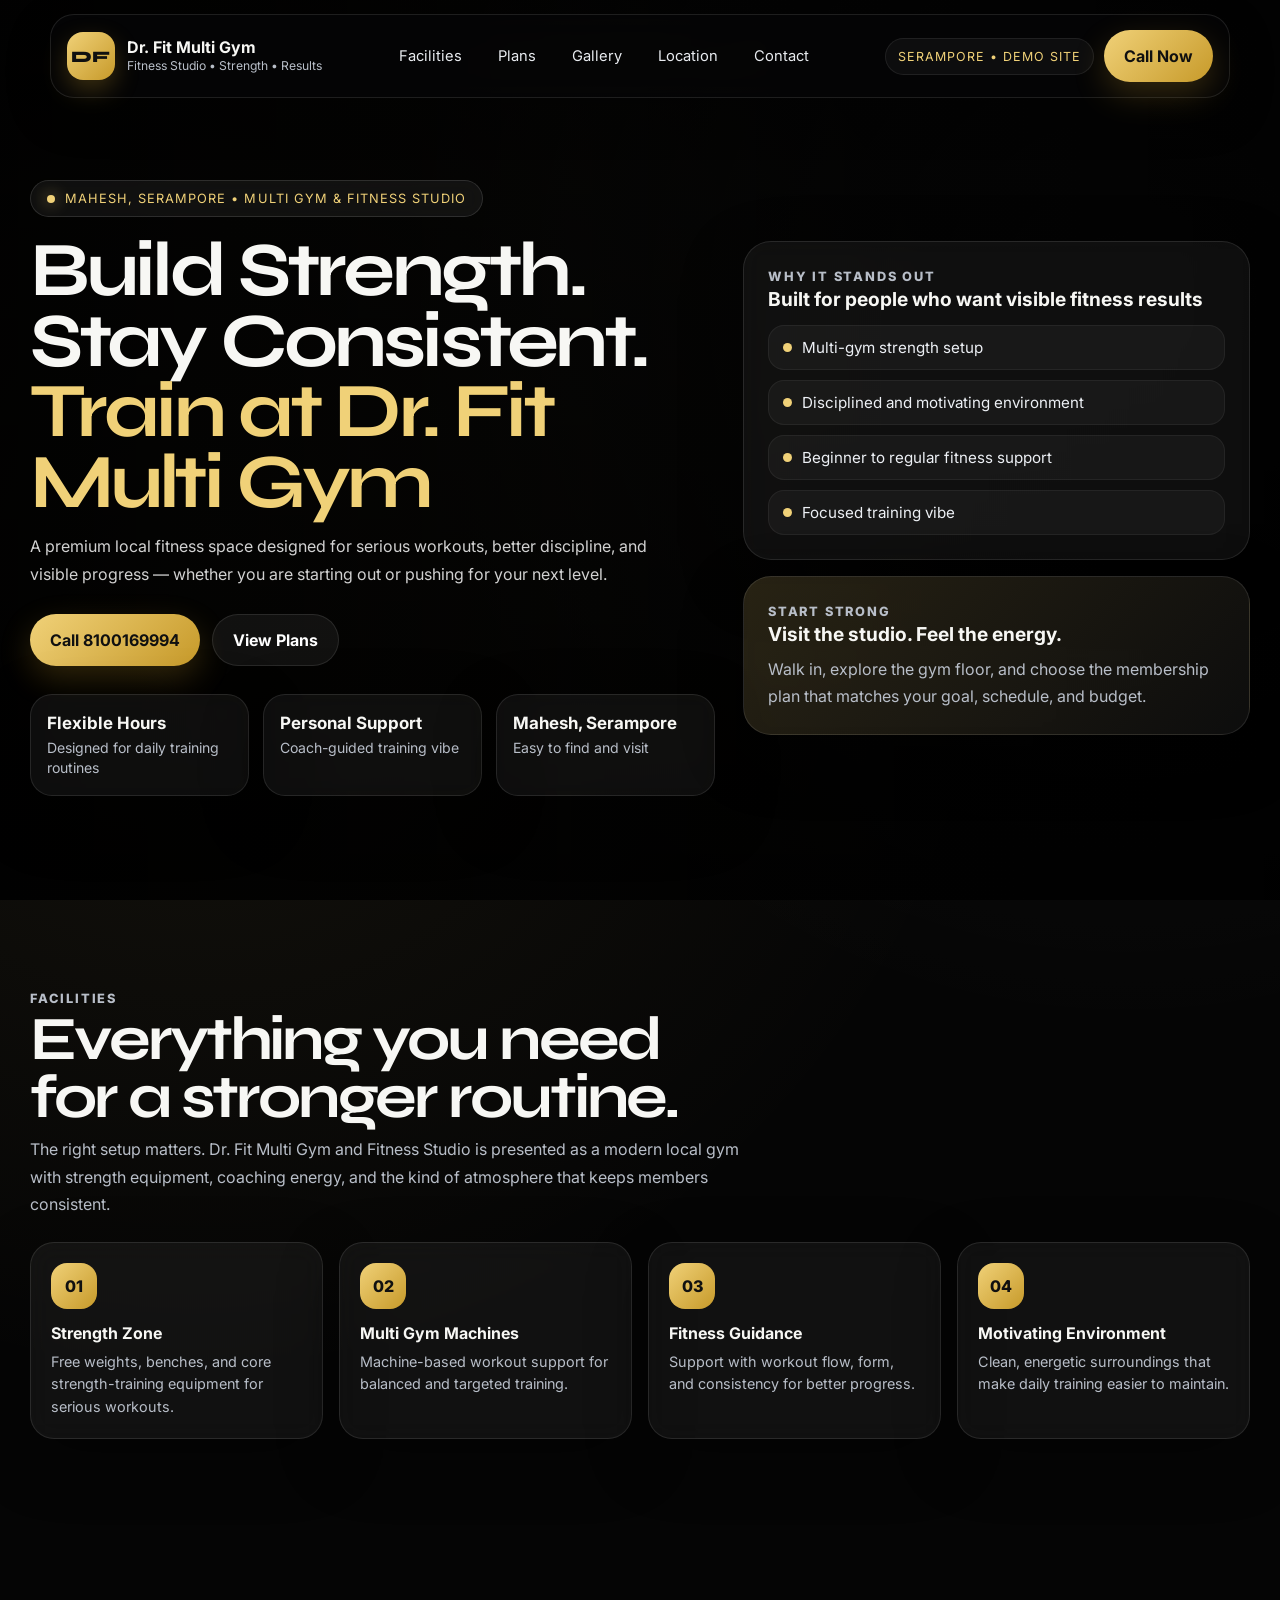
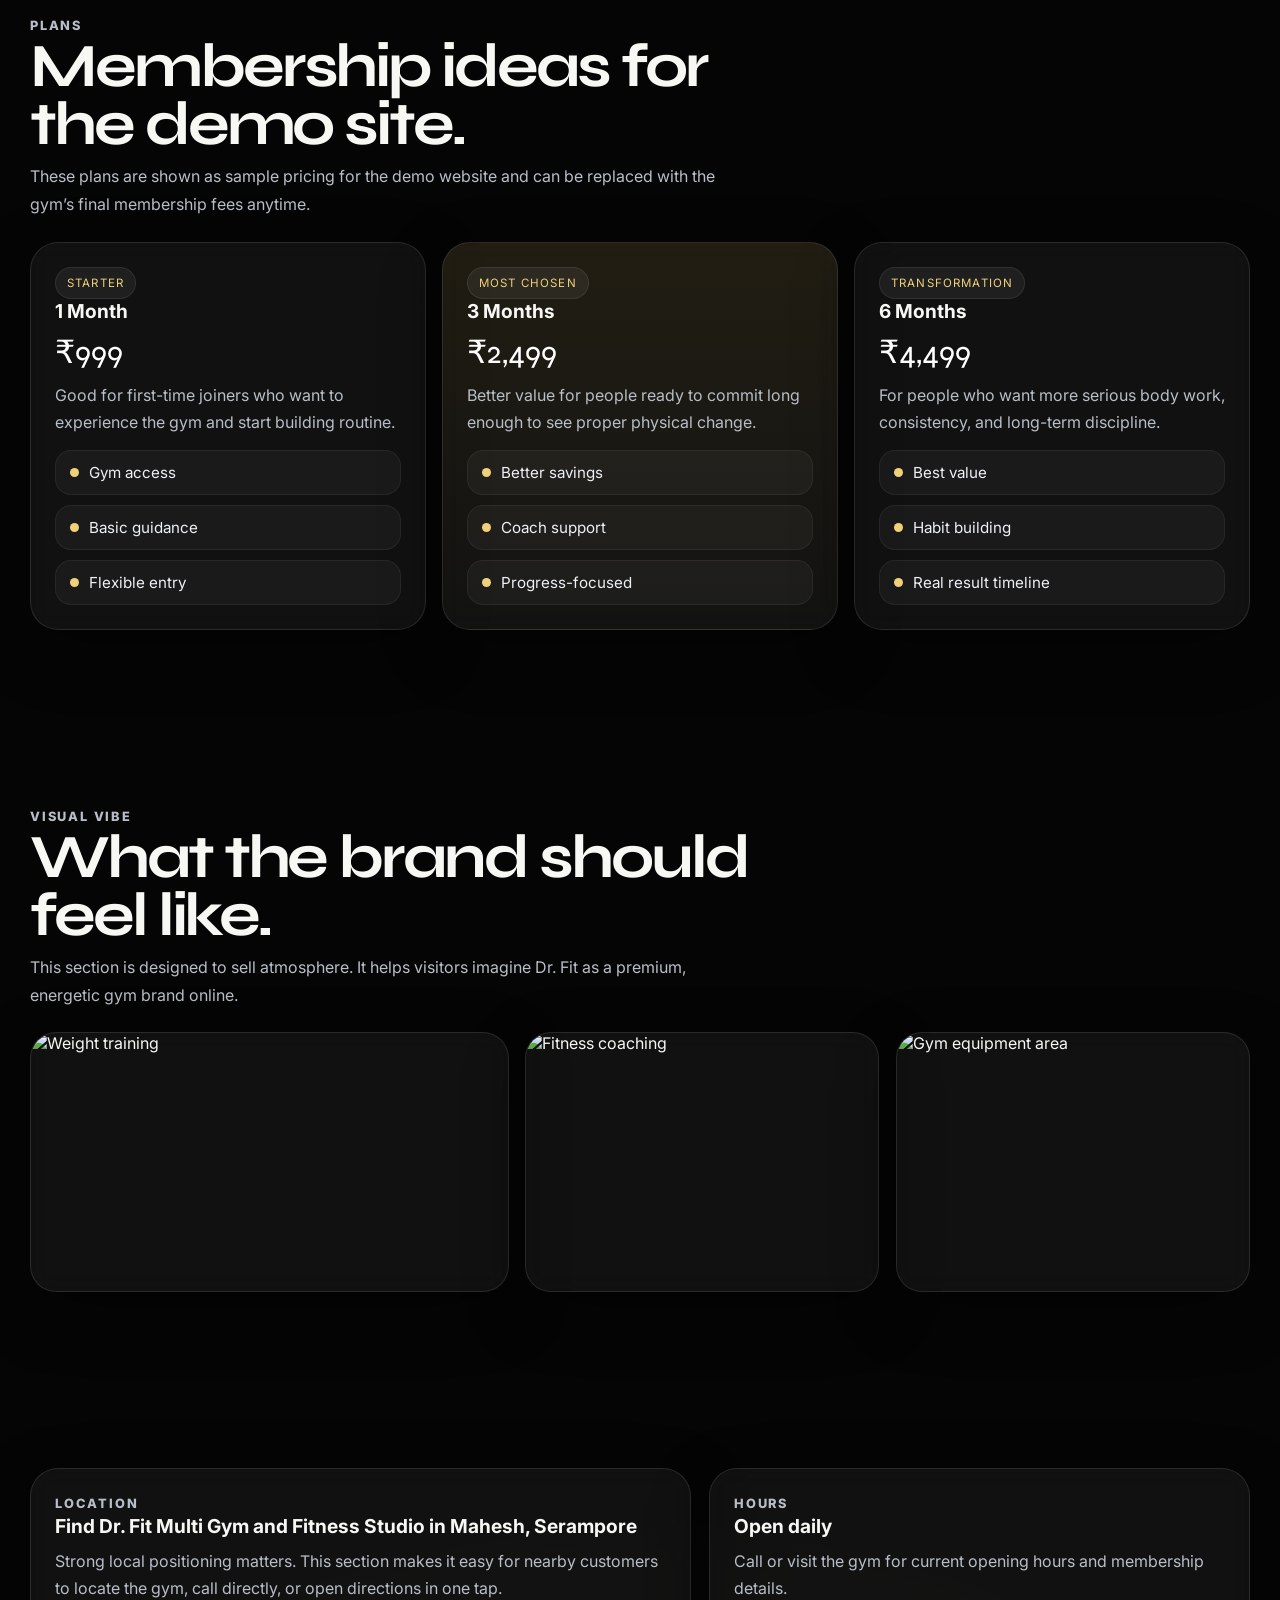
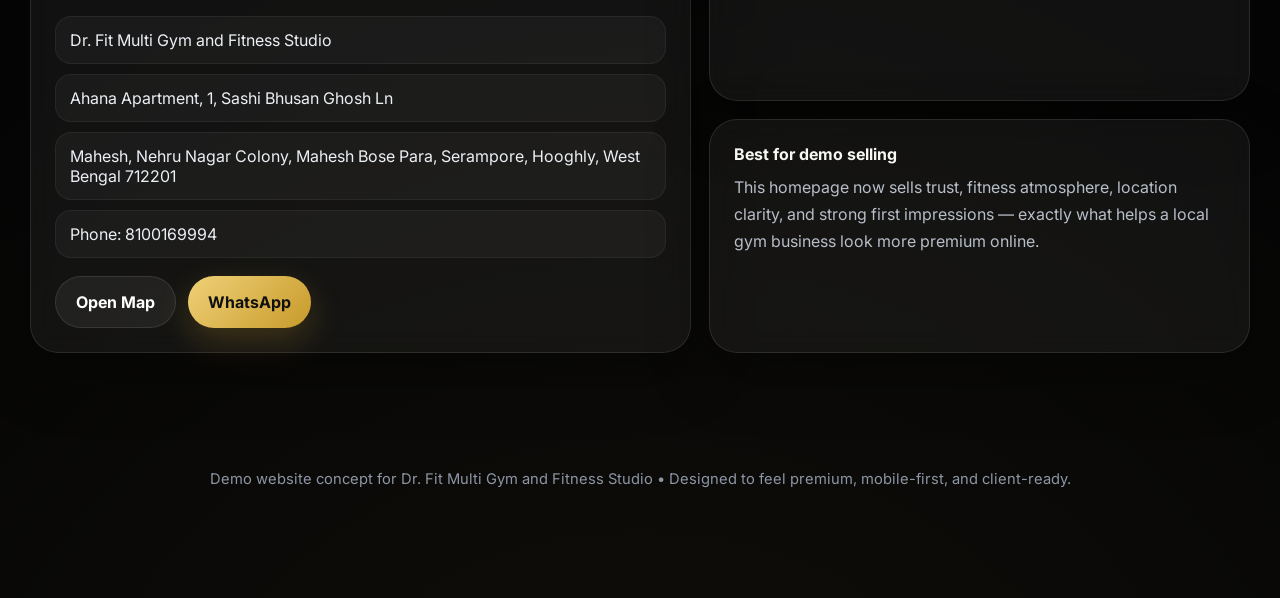
==== index.html @ de13e135 "Add files via upload" ====
<!DOCTYPE html>
<html lang="en">
<head>
  <meta charset="UTF-8" />
  <meta name="viewport" content="width=device-width, initial-scale=1.0" />
  <title>Dr. Fit Multi Gym and Fitness Studio | Serampore Fitness Club</title>
  <meta name="description" content="Dr. Fit Multi Gym and Fitness Studio in Serampore. Premium training environment, strength equipment, coaching support, flexible plans, and a focused fitness atmosphere." />
  <link rel="preconnect" href="https://fonts.googleapis.com">
  <link rel="preconnect" href="https://fonts.gstatic.com" crossorigin>
  <link href="https://fonts.googleapis.com/css2?family=Inter:wght@400;500;600;700;800&family=Syne:wght@600;700;800&display=swap" rel="stylesheet">
  <style>
    :root{
      --bg:#050505;
      --bg-soft:#0c0c0d;
      --panel:rgba(255,255,255,.06);
      --panel-2:#101113;
      --line:rgba(255,255,255,.10);
      --text:#f7f7f4;
      --muted:#b8bec8;
      --gold:#f0d178;
      --gold-deep:#c79a2a;
      --white-soft:rgba(255,255,255,.08);
      --shadow:0 20px 60px rgba(0,0,0,.35);
      --radius:28px;
      --radius-sm:20px;
      --ease:cubic-bezier(.22,1,.36,1);
      --max:1220px;
      --header-h:84px;
    }

    *{box-sizing:border-box}
    html{scroll-behavior:smooth}
    body{
      margin:0;
      color:var(--text);
      background:
        radial-gradient(circle at 15% 15%, rgba(240,209,120,.07), transparent 24%),
        radial-gradient(circle at 88% 8%, rgba(255,255,255,.05), transparent 20%),
        radial-gradient(circle at 50% 110%, rgba(240,209,120,.05), transparent 26%),
        var(--bg);
      font-family:'Inter',system-ui,-apple-system,sans-serif;
      overflow-x:hidden;
      -webkit-font-smoothing:antialiased;
      text-rendering:optimizeLegibility;
    }

    a{text-decoration:none;color:inherit}
    img{display:block;width:100%;height:auto}
    button{font:inherit}

    .container{width:min(var(--max), calc(100% - 28px));margin-inline:auto}
    .section{padding:88px 0;position:relative}
    .grid{display:grid;gap:18px}

    .topbar{
      position:fixed;
      top:14px;
      left:0;
      right:0;
      z-index:40;
      pointer-events:none;
    }

    .nav-shell{
      width:min(1180px, calc(100% - 20px));
      margin:0 auto;
      min-height:var(--header-h);
      border-radius:24px;
      background:rgba(7,7,8,.7);
      border:1px solid rgba(255,255,255,.10);
      backdrop-filter:blur(16px);
      box-shadow:0 16px 44px rgba(0,0,0,.30);
      display:flex;
      align-items:center;
      justify-content:space-between;
      gap:14px;
      padding:14px 16px;
      pointer-events:auto;
    }

    .brand{
      display:flex;
      align-items:center;
      gap:12px;
      min-width:0;
    }

    .brand-mark{
      width:48px;
      height:48px;
      border-radius:16px;
      display:grid;
      place-items:center;
      font-family:'Syne',sans-serif;
      font-weight:800;
      letter-spacing:.04em;
      color:#101010;
      background:linear-gradient(135deg,var(--gold),var(--gold-deep));
      box-shadow:0 10px 24px rgba(199,154,42,.28);
      flex:0 0 auto;
    }

    .brand-copy{min-width:0}
    .brand-copy strong{
      display:block;
      font-size:1rem;
      line-height:1.05;
      white-space:nowrap;
    }
    .brand-copy span{
      display:block;
      color:var(--muted);
      font-size:.76rem;
      margin-top:3px;
      white-space:nowrap;
    }

    .nav-links{
      display:flex;
      align-items:center;
      gap:8px;
    }

    .nav-links a{
      padding:10px 14px;
      border-radius:999px;
      color:#e8ebef;
      font-size:.92rem;
      transition:background .28s var(--ease), transform .28s var(--ease), color .28s var(--ease);
    }

    .nav-links a:hover{
      background:rgba(255,255,255,.06);
      transform:translateY(-1px);
    }

    .nav-right{
      display:flex;
      align-items:center;
      gap:10px;
    }

    .status-chip{
      padding:10px 12px;
      border-radius:999px;
      border:1px solid rgba(255,255,255,.08);
      background:rgba(255,255,255,.04);
      color:var(--gold);
      font-size:.78rem;
      letter-spacing:.08em;
      text-transform:uppercase;
      white-space:nowrap;
    }

    .btn{
      display:inline-flex;
      align-items:center;
      justify-content:center;
      min-height:52px;
      padding:0 20px;
      border-radius:999px;
      font-weight:700;
      transition:transform .3s var(--ease), box-shadow .3s var(--ease), background .3s var(--ease);
    }

    .btn:hover{transform:translateY(-2px)}

    .btn-gold{
      background:linear-gradient(135deg,var(--gold),var(--gold-deep));
      color:#101010;
      box-shadow:0 12px 32px rgba(199,154,42,.24);
    }

    .btn-dark{
      background:rgba(255,255,255,.06);
      border:1px solid rgba(255,255,255,.10);
      color:#fff;
    }

    .menu-btn{
      display:none;
      width:48px;
      height:48px;
      border-radius:16px;
      border:1px solid rgba(255,255,255,.10);
      background:rgba(255,255,255,.05);
      color:#fff;
      cursor:pointer;
      flex:0 0 auto;
    }

    .menu-panel{
      display:none;
      position:fixed;
      left:10px;
      right:10px;
      top:98px;
      z-index:39;
      background:rgba(8,8,9,.94);
      border:1px solid rgba(255,255,255,.10);
      border-radius:24px;
      padding:14px;
      box-shadow:var(--shadow);
      backdrop-filter:blur(14px);
    }

    .menu-panel a,
    .menu-panel .btn{width:100%}
    .menu-panel a{
      display:block;
      padding:14px 12px;
      border-radius:16px;
      color:#f1f3f6;
    }
    .menu-panel a:hover{background:rgba(255,255,255,.05)}
    .menu-actions{display:grid;gap:10px;margin-top:10px}
    .menu-panel.open{display:block}

    .hero{
      position:relative;
      min-height:100vh;
      padding:132px 0 56px;
      display:flex;
      align-items:center;
      overflow:hidden;
      isolation:isolate;
    }

    .hero-media,
    .hero-overlay{
      position:absolute;
      inset:0;
    }

    .hero-media img{
      width:100%;
      height:100%;
      object-fit:cover;
      filter:brightness(.34) contrast(1.05) saturate(.95);
      transform:scale(1.06);
    }

    .hero-overlay{
      background:
        linear-gradient(90deg, rgba(0,0,0,.86) 0%, rgba(0,0,0,.58) 44%, rgba(0,0,0,.84) 100%),
        linear-gradient(180deg, rgba(0,0,0,.10) 0%, rgba(0,0,0,.52) 100%);
      z-index:0;
    }

    .hero-inner{
      position:relative;
      z-index:1;
      display:grid;
      grid-template-columns:1.15fr .85fr;
      gap:28px;
      align-items:center;
    }

    .eyebrow{
      display:inline-flex;
      align-items:center;
      gap:10px;
      padding:10px 16px;
      border-radius:999px;
      border:1px solid rgba(255,255,255,.12);
      background:rgba(255,255,255,.06);
      backdrop-filter:blur(10px);
      color:var(--gold);
      font-size:.8rem;
      letter-spacing:.08em;
      text-transform:uppercase;
      margin-bottom:18px;
    }

    .eyebrow::before{
      content:"";
      width:8px;
      height:8px;
      border-radius:50%;
      background:var(--gold);
      box-shadow:0 0 16px rgba(240,209,120,.7);
    }

    .hero h1{
      margin:0 0 16px;
      font-family:'Syne',sans-serif;
      font-size:clamp(2.7rem, 6vw, 5.8rem);
      line-height:.92;
      letter-spacing:-.05em;
      max-width:760px;
    }

    .hero h1 span{color:var(--gold)}

    .hero-copy{
      max-width:620px;
      color:rgba(255,255,255,.82);
      line-height:1.72;
      font-size:1rem;
      margin-bottom:26px;
    }

    .hero-actions{display:flex;flex-wrap:wrap;gap:12px;margin-bottom:28px}

    .hero-stats{
      display:grid;
      grid-template-columns:repeat(3, minmax(0,1fr));
      gap:14px;
      max-width:760px;
    }

    .stat,
    .card,
    .plan,
    .mini-gallery img,
    .feature,
    .location-box,
    .contact-card,
    .quote{
      border:1px solid rgba(255,255,255,.10);
      background:rgba(255,255,255,.05);
      backdrop-filter:blur(12px);
      box-shadow:var(--shadow);
    }

    .stat{
      border-radius:22px;
      padding:18px 16px;
    }
    .stat strong{display:block;font-size:1.06rem;margin-bottom:5px}
    .stat span{display:block;color:var(--muted);font-size:.88rem;line-height:1.4}

    .hero-side{display:grid;gap:16px}

    .card{
      border-radius:28px;
      padding:24px;
    }

    .card h3,
    .plan h3,
    .location-box h3,
    .contact-card h3{
      margin:0 0 10px;
      font-size:1.2rem;
    }

    .list{display:grid;gap:10px;margin-top:14px}
    .list div{
      display:flex;
      align-items:center;
      gap:10px;
      padding:12px 14px;
      border-radius:16px;
      background:rgba(255,255,255,.04);
      border:1px solid rgba(255,255,255,.06);
      color:#edf0f5;
      font-size:.95rem;
    }

    .dot{
      width:9px;
      height:9px;
      border-radius:50%;
      background:var(--gold);
      flex:0 0 auto;
    }

    .offer-card{
      background:linear-gradient(135deg, rgba(240,209,120,.16), rgba(255,255,255,.05));
    }

    .offer-card p,
    .card p,
    .plan p,
    .location-box p,
    .contact-card p,
    .quote p{color:var(--muted);line-height:1.68;margin:0}

    .kicker{
      color:var(--gold);
      font-size:.8rem;
      letter-spacing:.14em;
      text-transform:uppercase;
      margin:0 0 10px;
      font-weight:800;
    }

    .section-head{max-width:720px;margin-bottom:24px}
    .section-head h2{
      margin:0 0 10px;
      font-family:'Syne',sans-serif;
      font-size:clamp(2rem, 4.8vw, 3.9rem);
      line-height:.95;
      letter-spacing:-.05em;
    }
    .section-head p{margin:0;color:var(--muted);line-height:1.7}

    .facilities{
      display:grid;
      grid-template-columns:repeat(4, minmax(0,1fr));
      gap:16px;
    }

    .feature{
      border-radius:24px;
      padding:20px;
    }
    .feature-icon{
      width:46px;
      height:46px;
      border-radius:16px;
      display:grid;
      place-items:center;
      background:linear-gradient(135deg,var(--gold),var(--gold-deep));
      color:#101010;
      font-weight:800;
      margin-bottom:14px;
    }
    .feature strong{display:block;font-size:1rem;margin-bottom:8px}
    .feature span{display:block;color:var(--muted);font-size:.9rem;line-height:1.55}

    .plans{
      display:grid;
      grid-template-columns:repeat(3, minmax(0,1fr));
      gap:16px;
    }

    .plan{
      border-radius:28px;
      padding:24px;
      position:relative;
      overflow:hidden;
    }
    .plan.highlight{
      background:linear-gradient(180deg, rgba(240,209,120,.12), rgba(255,255,255,.06));
      transform:translateY(-4px);
    }
    .plan-price{
      font-family:'Syne',sans-serif;
      font-size:2rem;
      margin:10px 0 10px;
      color:#fff;
    }
    .plan small{
      display:inline-block;
      padding:8px 11px;
      border-radius:999px;
      background:rgba(255,255,255,.06);
      border:1px solid rgba(255,255,255,.08);
      color:var(--gold);
      text-transform:uppercase;
      letter-spacing:.1em;
      font-size:.72rem;
    }

    .mini-gallery{
      display:grid;
      grid-template-columns:1.15fr .85fr .85fr;
      gap:16px;
    }
    .mini-gallery img{
      border-radius:26px;
      height:100%;
      object-fit:cover;
      min-height:260px;
    }

    .location-grid{
      display:grid;
      grid-template-columns:1.1fr .9fr;
      gap:18px;
      align-items:stretch;
    }

    .location-box,
    .contact-card,
    .quote{border-radius:28px;padding:24px}

    .address-lines{display:grid;gap:10px;margin-top:14px}
    .address-lines div{
      padding:13px 14px;
      border-radius:16px;
      background:rgba(255,255,255,.04);
      border:1px solid rgba(255,255,255,.06);
      color:#ecf0f5;
    }

    .contact-stack{display:grid;gap:18px}
    .quote strong{display:block;margin-bottom:10px;font-size:1rem}

    .footer{
      padding:28px 0 110px;
      color:#8d96a5;
      text-align:center;
      font-size:.92rem;
    }

    .sticky-cta{
      position:fixed;
      left:12px;
      right:12px;
      bottom:12px;
      z-index:42;
      display:none;
      gap:10px;
      padding:10px;
      border-radius:22px;
      background:rgba(7,7,8,.88);
      border:1px solid rgba(255,255,255,.10);
      box-shadow:0 16px 38px rgba(0,0,0,.32);
      backdrop-filter:blur(14px);
    }
    .sticky-cta a{flex:1}

    .reveal{
      opacity:0;
      transform:translateY(26px);
      transition:opacity .85s var(--ease), transform .85s var(--ease);
      will-change:transform,opacity;
    }
    .reveal.show{
      opacity:1;
      transform:translateY(0);
    }

    @media (max-width: 1100px){
      .hero-inner,
      .location-grid,
      .mini-gallery{grid-template-columns:1fr}
      .facilities{grid-template-columns:repeat(2, minmax(0,1fr))}
      .plans{grid-template-columns:1fr}
      .plan.highlight{transform:none}
    }

    @media (max-width: 920px){
      .nav-links,
      .status-chip,
      .nav-right > .btn{display:none}
      .menu-btn{display:grid;place-items:center}
      .hero{min-height:auto;padding:118px 0 42px}
      .hero-stats{grid-template-columns:1fr}
      .section{padding:72px 0}
      .sticky-cta{display:flex}
    }

    @media (max-width: 640px){
      .container{width:min(var(--max), calc(100% - 22px))}
      .nav-shell{padding:12px 12px;min-height:74px;border-radius:20px}
      .brand-mark{width:42px;height:42px;border-radius:14px;font-size:.95rem}
      .brand-copy strong{font-size:.94rem}
      .brand-copy span{font-size:.69rem}
      .hero h1{font-size:clamp(2.2rem, 11vw, 3.8rem);line-height:.98}
      .hero-copy{font-size:.94rem;line-height:1.62}
      .hero-actions{display:grid;grid-template-columns:1fr;gap:10px}
      .btn{width:100%}
      .stat,.card,.plan,.location-box,.contact-card,.quote,.feature{border-radius:22px}
      .facilities{grid-template-columns:1fr}
      .mini-gallery img{min-height:220px}
      .footer{padding-bottom:124px}
    }
  </style>
</head>
<body>
  <header class="topbar">
    <div class="nav-shell">
      <a href="#home" class="brand" aria-label="Dr. Fit Multi Gym and Fitness Studio home">
        <div class="brand-mark">DF</div>
        <div class="brand-copy">
          <strong>Dr. Fit Multi Gym</strong>
          <span>Fitness Studio • Strength • Results</span>
        </div>
      </a>

      <nav class="nav-links" aria-label="Primary">
        <a href="#facilities">Facilities</a>
        <a href="#plans">Plans</a>
        <a href="#gallery">Gallery</a>
        <a href="#location">Location</a>
        <a href="#location">Contact</a>
      </nav>

      <div class="nav-right">
        <div class="status-chip">Serampore • Demo Site</div>
        <a class="btn btn-gold" href="tel:8100169994">Call Now</a>
        <button class="menu-btn" aria-label="Open menu" id="menuBtn">☰</button>
      </div>
    </div>
  </header>

  <div class="menu-panel" id="menuPanel">
    <a href="#facilities">Facilities</a>
    <a href="#plans">Plans</a>
    <a href="#gallery">Gallery</a>
    <a href="#location">Location</a>
    <a href="#location">Contact</a>
    <div class="menu-actions">
      <a class="btn btn-gold" href="tel:8100169994">Call Now</a>
      <a class="btn btn-dark" href="https://wa.me/918100169994" target="_blank" rel="noopener">WhatsApp</a>
    </div>
  </div>

  <main>
    <section class="hero" id="home">
      <div class="hero-media">
        <img src="https://images.pexels.com/photos/1552242/pexels-photo-1552242.jpeg?auto=compress&cs=tinysrgb&w=1600" alt="Gym workout at Dr. Fit Multi Gym and Fitness Studio">
      </div>
      <div class="hero-overlay"></div>

      <div class="container hero-inner">
        <div>
          <div class="eyebrow reveal">Mahesh, Serampore • Multi Gym & Fitness Studio</div>
          <h1 class="reveal">Build Strength. <br>Stay Consistent. <br><span>Train at Dr. Fit Multi Gym</span></h1>
          <p class="hero-copy reveal">A premium local fitness space designed for serious workouts, better discipline, and visible progress — whether you are starting out or pushing for your next level.</p>
          <div class="hero-actions reveal">
            <a href="tel:8100169994" class="btn btn-gold">Call 8100169994</a>
            <a href="#plans" class="btn btn-dark">View Plans</a>
          </div>
          <div class="hero-stats">
            <div class="stat reveal"><strong>Flexible Hours</strong><span>Designed for daily training routines</span></div>
            <div class="stat reveal"><strong>Personal Support</strong><span>Coach-guided training vibe</span></div>
            <div class="stat reveal"><strong>Mahesh, Serampore</strong><span>Easy to find and visit</span></div>
          </div>
        </div>

        <div class="hero-side">
          <div class="card reveal">
            <p class="kicker">Why it stands out</p>
            <h3>Built for people who want visible fitness results</h3>
            <div class="list">
              <div><span class="dot"></span> Multi-gym strength setup</div>
              <div><span class="dot"></span> Disciplined and motivating environment</div>
              <div><span class="dot"></span> Beginner to regular fitness support</div>
              <div><span class="dot"></span> Focused training vibe</div>
            </div>
          </div>

          <div class="card offer-card reveal">
            <p class="kicker">Start strong</p>
            <h3>Visit the studio. Feel the energy.</h3>
            <p>Walk in, explore the gym floor, and choose the membership plan that matches your goal, schedule, and budget.</p>
          </div>
        </div>
      </div>
    </section>

    <section class="section" id="facilities">
      <div class="container">
        <div class="section-head reveal">
          <p class="kicker">Facilities</p>
          <h2>Everything you need for a stronger routine.</h2>
          <p>The right setup matters. Dr. Fit Multi Gym and Fitness Studio is presented as a modern local gym with strength equipment, coaching energy, and the kind of atmosphere that keeps members consistent.</p>
        </div>

        <div class="facilities">
          <div class="feature reveal"><div class="feature-icon">01</div><strong>Strength Zone</strong><span>Free weights, benches, and core strength-training equipment for serious workouts.</span></div>
          <div class="feature reveal"><div class="feature-icon">02</div><strong>Multi Gym Machines</strong><span>Machine-based workout support for balanced and targeted training.</span></div>
          <div class="feature reveal"><div class="feature-icon">03</div><strong>Fitness Guidance</strong><span>Support with workout flow, form, and consistency for better progress.</span></div>
          <div class="feature reveal"><div class="feature-icon">04</div><strong>Motivating Environment</strong><span>Clean, energetic surroundings that make daily training easier to maintain.</span></div>
        </div>
      </div>
    </section>

    <section class="section" id="plans">
      <div class="container">
        <div class="section-head reveal">
          <p class="kicker">Plans</p>
          <h2>Membership ideas for the demo site.</h2>
          <p>These plans are shown as sample pricing for the demo website and can be replaced with the gym’s final membership fees anytime.</p>
        </div>

        <div class="plans">
          <div class="plan reveal">
            <small>Starter</small>
            <h3>1 Month</h3>
            <div class="plan-price">₹999</div>
            <p>Good for first-time joiners who want to experience the gym and start building routine.</p>
            <div class="list">
              <div><span class="dot"></span> Gym access</div>
              <div><span class="dot"></span> Basic guidance</div>
              <div><span class="dot"></span> Flexible entry</div>
            </div>
          </div>

          <div class="plan highlight reveal">
            <small>Most Chosen</small>
            <h3>3 Months</h3>
            <div class="plan-price">₹2,499</div>
            <p>Better value for people ready to commit long enough to see proper physical change.</p>
            <div class="list">
              <div><span class="dot"></span> Better savings</div>
              <div><span class="dot"></span> Coach support</div>
              <div><span class="dot"></span> Progress-focused</div>
            </div>
          </div>

          <div class="plan reveal">
            <small>Transformation</small>
            <h3>6 Months</h3>
            <div class="plan-price">₹4,499</div>
            <p>For people who want more serious body work, consistency, and long-term discipline.</p>
            <div class="list">
              <div><span class="dot"></span> Best value</div>
              <div><span class="dot"></span> Habit building</div>
              <div><span class="dot"></span> Real result timeline</div>
            </div>
          </div>
        </div>
      </div>
    </section>

    <section class="section" id="gallery">
      <div class="container">
        <div class="section-head reveal">
          <p class="kicker">Visual vibe</p>
          <h2>What the brand should feel like.</h2>
          <p>This section is designed to sell atmosphere. It helps visitors imagine Dr. Fit as a premium, energetic gym brand online.</p>
        </div>

        <div class="mini-gallery">
          <img class="reveal" src="https://images.pexels.com/photos/4164761/pexels-photo-4164761.jpeg?auto=compress&cs=tinysrgb&w=1200" alt="Weight training">
          <img class="reveal" src="https://images.pexels.com/photos/5327534/pexels-photo-5327534.jpeg?auto=compress&cs=tinysrgb&w=900" alt="Fitness coaching">
          <img class="reveal" src="https://images.pexels.com/photos/6455772/pexels-photo-6455772.jpeg?auto=compress&cs=tinysrgb&w=900" alt="Gym equipment area">
        </div>
      </div>
    </section>

    <section class="section" id="location">
      <div class="container location-grid">
        <div class="location-box reveal">
          <p class="kicker">Location</p>
          <h3>Find Dr. Fit Multi Gym and Fitness Studio in Mahesh, Serampore</h3>
          <p>Strong local positioning matters. This section makes it easy for nearby customers to locate the gym, call directly, or open directions in one tap.</p>
          <div class="address-lines">
            <div>Dr. Fit Multi Gym and Fitness Studio</div>
            <div>Ahana Apartment, 1, Sashi Bhusan Ghosh Ln</div>
            <div>Mahesh, Nehru Nagar Colony, Mahesh Bose Para, Serampore, Hooghly, West Bengal 712201</div>
            <div>Phone: 8100169994</div>
          </div>
          <div class="hero-actions" style="margin-top:18px;margin-bottom:0;">
            <a href="https://maps.google.com/?q=Dr.%20Fit%20Multi%20Gym%20and%20Fitness%20Studio%2C%20Ahana%20Apartment%2C%201%2C%20Sashi%20Bhusan%20Ghosh%20Ln%2C%20Mahesh%2C%20Nehru%20Nagar%20Colony%2C%20Mahesh%20Bose%20Para%2C%20Serampore%2C%20Hooghly%2C%20West%20Bengal%20712201" target="_blank" rel="noopener" class="btn btn-dark">Open Map</a>
            <a href="https://wa.me/918100169994" target="_blank" rel="noopener" class="btn btn-gold">WhatsApp</a>
          </div>
        </div>

        <div class="contact-stack">
          <div class="contact-card reveal">
            <p class="kicker">Hours</p>
            <h3>Open daily</h3>
            <p>Call or visit the gym for current opening hours and membership details.</p>
          </div>
          <div class="quote reveal">
            <strong>Best for demo selling</strong>
            <p>This homepage now sells trust, fitness atmosphere, location clarity, and strong first impressions — exactly what helps a local gym business look more premium online.</p>
          </div>
        </div>
      </div>
    </section>
  </main>

  <footer class="footer">
    <div class="container">Demo website concept for Dr. Fit Multi Gym and Fitness Studio • Designed to feel premium, mobile-first, and client-ready.</div>
  </footer>

  <div class="sticky-cta">
    <a class="btn btn-gold" href="tel:8100169994">Call</a>
    <a class="btn btn-dark" href="https://wa.me/918100169994" target="_blank" rel="noopener">WhatsApp</a>
  </div>

  <script>
    const menuBtn = document.getElementById('menuBtn');
    const menuPanel = document.getElementById('menuPanel');

    if (menuBtn && menuPanel) {
      menuBtn.addEventListener('click', () => {
        menuPanel.classList.toggle('open');
      });

      menuPanel.querySelectorAll('a').forEach(link => {
        link.addEventListener('click', () => menuPanel.classList.remove('open'));
      });
    }

    const observer = new IntersectionObserver((entries) => {
      entries.forEach(entry => {
        if (entry.isIntersecting) {
          entry.target.classList.add('show');
          observer.unobserve(entry.target);
        }
      });
    }, { threshold: 0.16 });

    document.querySelectorAll('.reveal').forEach((el, i) => {
      el.style.transitionDelay = `${Math.min(i * 0.05, 0.35)}s`;
      observer.observe(el);
    });
  </script>
</body>
</html>
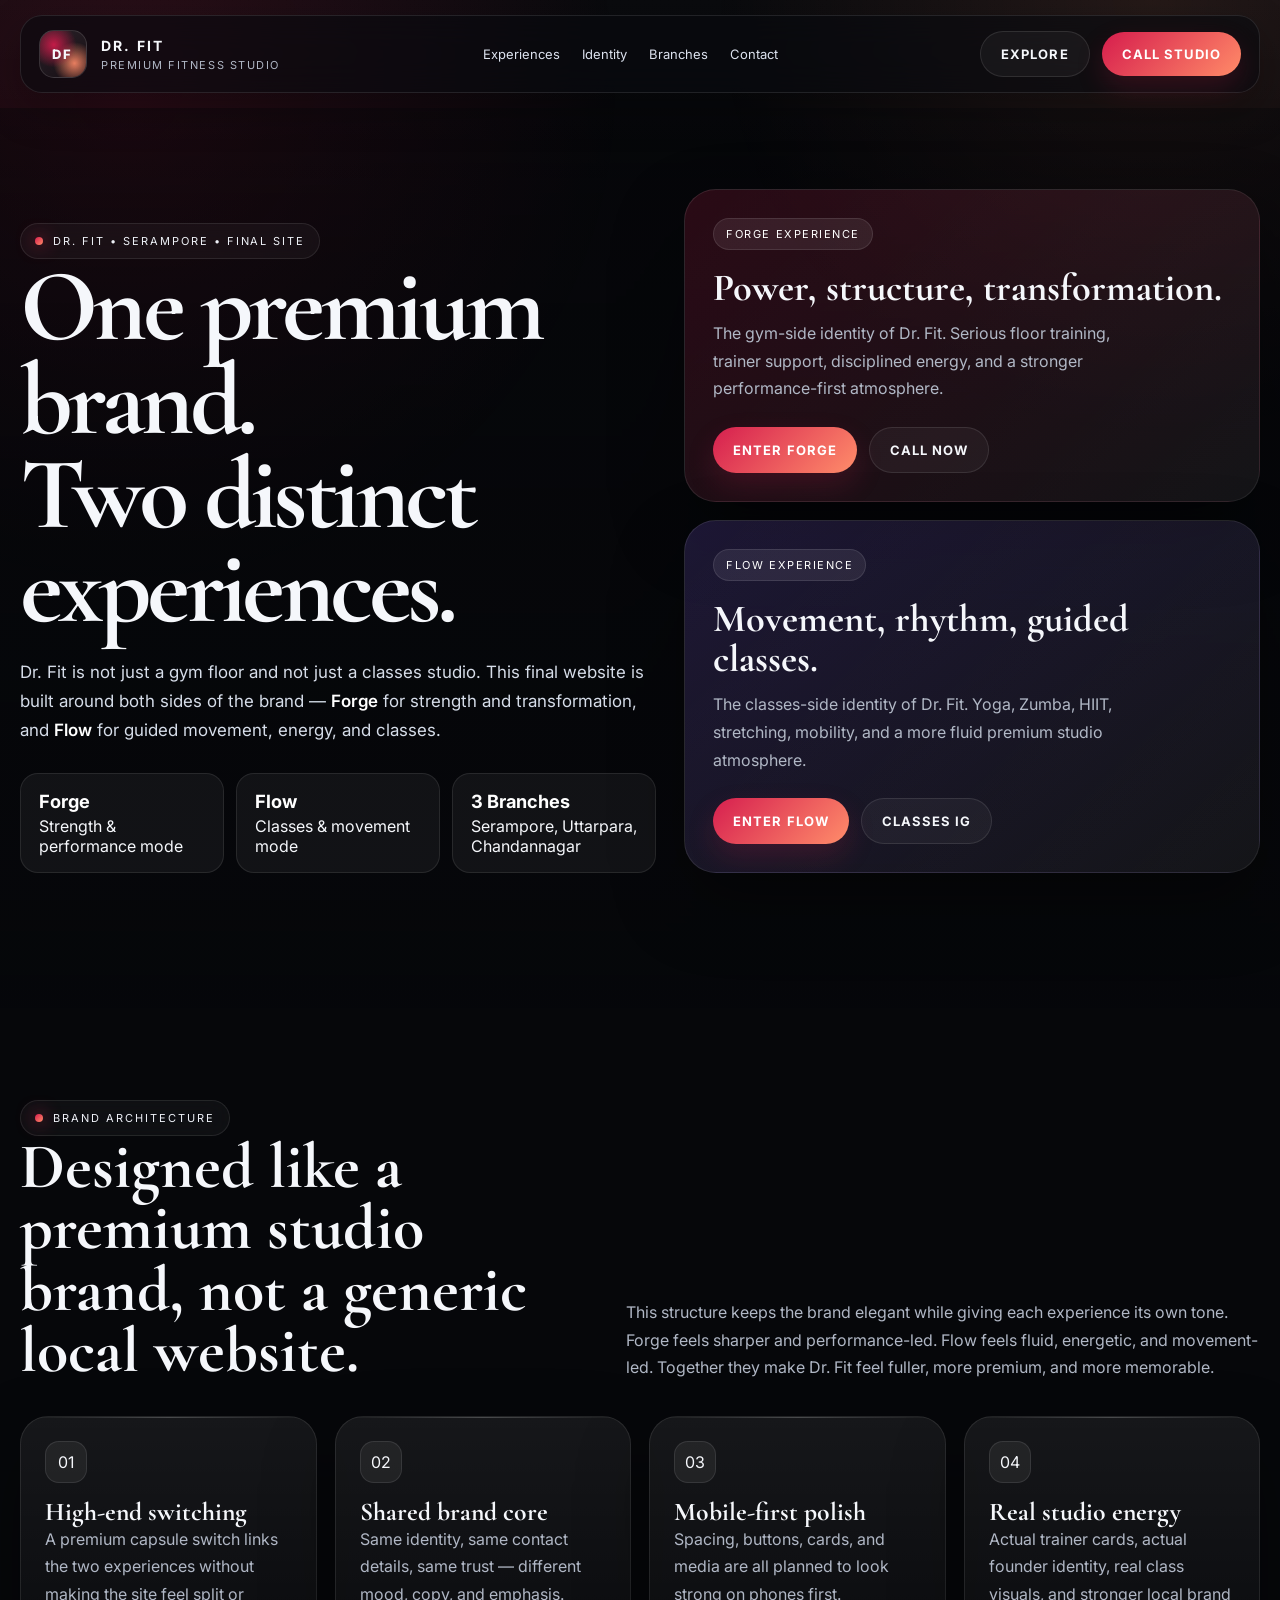
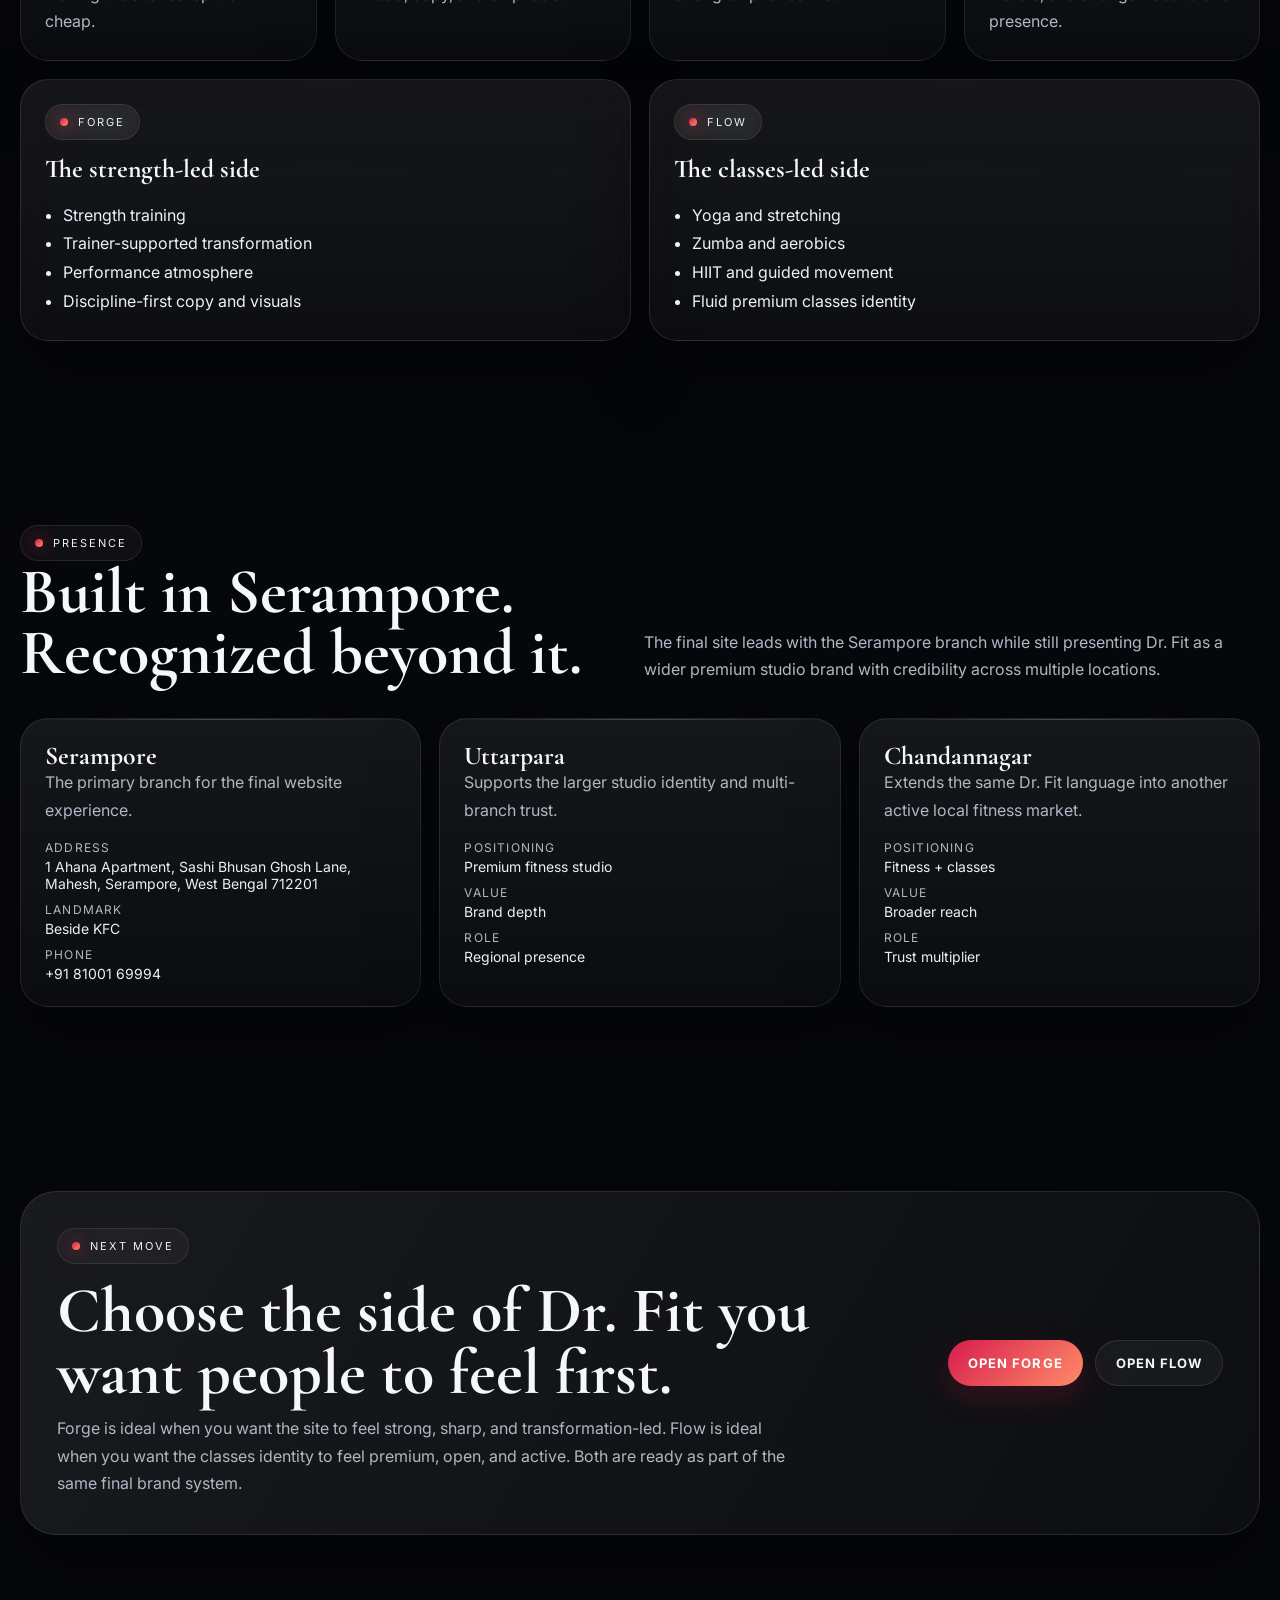
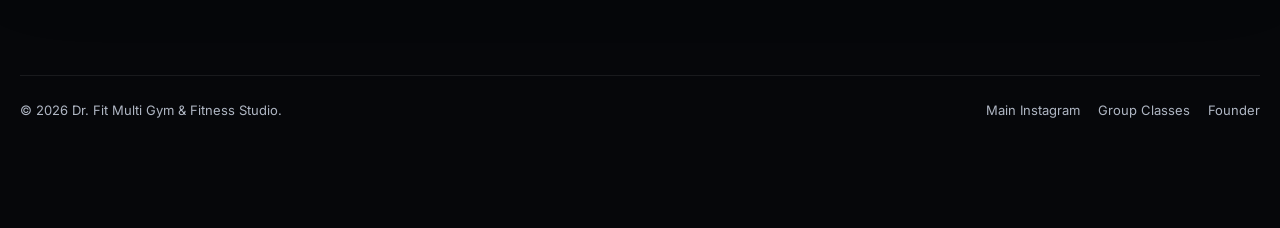
==== commit 4642514b: "Add files via upload" ====
--- a/index.html
+++ b/index.html
@@ -1,799 +1,208 @@
 <!DOCTYPE html>
 <html lang="en">
 <head>
+
   <meta charset="UTF-8" />
   <meta name="viewport" content="width=device-width, initial-scale=1.0" />
-  <title>Dr. Fit Multi Gym and Fitness Studio | Serampore Fitness Club</title>
-  <meta name="description" content="Dr. Fit Multi Gym and Fitness Studio in Serampore. Premium training environment, strength equipment, coaching support, flexible plans, and a focused fitness atmosphere." />
+  <meta name="theme-color" content="#06070a" />
   <link rel="preconnect" href="https://fonts.googleapis.com">
   <link rel="preconnect" href="https://fonts.gstatic.com" crossorigin>
-  <link href="https://fonts.googleapis.com/css2?family=Inter:wght@400;500;600;700;800&family=Syne:wght@600;700;800&display=swap" rel="stylesheet">
-  <style>
-    :root{
-      --bg:#050505;
-      --bg-soft:#0c0c0d;
-      --panel:rgba(255,255,255,.06);
-      --panel-2:#101113;
-      --line:rgba(255,255,255,.10);
-      --text:#f7f7f4;
-      --muted:#b8bec8;
-      --gold:#f0d178;
-      --gold-deep:#c79a2a;
-      --white-soft:rgba(255,255,255,.08);
-      --shadow:0 20px 60px rgba(0,0,0,.35);
-      --radius:28px;
-      --radius-sm:20px;
-      --ease:cubic-bezier(.22,1,.36,1);
-      --max:1220px;
-      --header-h:84px;
-    }
-
-    *{box-sizing:border-box}
-    html{scroll-behavior:smooth}
-    body{
-      margin:0;
-      color:var(--text);
-      background:
-        radial-gradient(circle at 15% 15%, rgba(240,209,120,.07), transparent 24%),
-        radial-gradient(circle at 88% 8%, rgba(255,255,255,.05), transparent 20%),
-        radial-gradient(circle at 50% 110%, rgba(240,209,120,.05), transparent 26%),
-        var(--bg);
-      font-family:'Inter',system-ui,-apple-system,sans-serif;
-      overflow-x:hidden;
-      -webkit-font-smoothing:antialiased;
-      text-rendering:optimizeLegibility;
-    }
-
-    a{text-decoration:none;color:inherit}
-    img{display:block;width:100%;height:auto}
-    button{font:inherit}
-
-    .container{width:min(var(--max), calc(100% - 28px));margin-inline:auto}
-    .section{padding:88px 0;position:relative}
-    .grid{display:grid;gap:18px}
-
-    .topbar{
-      position:fixed;
-      top:14px;
-      left:0;
-      right:0;
-      z-index:40;
-      pointer-events:none;
-    }
-
-    .nav-shell{
-      width:min(1180px, calc(100% - 20px));
-      margin:0 auto;
-      min-height:var(--header-h);
-      border-radius:24px;
-      background:rgba(7,7,8,.7);
-      border:1px solid rgba(255,255,255,.10);
-      backdrop-filter:blur(16px);
-      box-shadow:0 16px 44px rgba(0,0,0,.30);
-      display:flex;
-      align-items:center;
-      justify-content:space-between;
-      gap:14px;
-      padding:14px 16px;
-      pointer-events:auto;
-    }
-
-    .brand{
-      display:flex;
-      align-items:center;
-      gap:12px;
-      min-width:0;
-    }
-
-    .brand-mark{
-      width:48px;
-      height:48px;
-      border-radius:16px;
-      display:grid;
-      place-items:center;
-      font-family:'Syne',sans-serif;
-      font-weight:800;
-      letter-spacing:.04em;
-      color:#101010;
-      background:linear-gradient(135deg,var(--gold),var(--gold-deep));
-      box-shadow:0 10px 24px rgba(199,154,42,.28);
-      flex:0 0 auto;
-    }
-
-    .brand-copy{min-width:0}
-    .brand-copy strong{
-      display:block;
-      font-size:1rem;
-      line-height:1.05;
-      white-space:nowrap;
-    }
-    .brand-copy span{
-      display:block;
-      color:var(--muted);
-      font-size:.76rem;
-      margin-top:3px;
-      white-space:nowrap;
-    }
-
-    .nav-links{
-      display:flex;
-      align-items:center;
-      gap:8px;
-    }
-
-    .nav-links a{
-      padding:10px 14px;
-      border-radius:999px;
-      color:#e8ebef;
-      font-size:.92rem;
-      transition:background .28s var(--ease), transform .28s var(--ease), color .28s var(--ease);
-    }
-
-    .nav-links a:hover{
-      background:rgba(255,255,255,.06);
-      transform:translateY(-1px);
-    }
-
-    .nav-right{
-      display:flex;
-      align-items:center;
-      gap:10px;
-    }
-
-    .status-chip{
-      padding:10px 12px;
-      border-radius:999px;
-      border:1px solid rgba(255,255,255,.08);
-      background:rgba(255,255,255,.04);
-      color:var(--gold);
-      font-size:.78rem;
-      letter-spacing:.08em;
-      text-transform:uppercase;
-      white-space:nowrap;
-    }
-
-    .btn{
-      display:inline-flex;
-      align-items:center;
-      justify-content:center;
-      min-height:52px;
-      padding:0 20px;
-      border-radius:999px;
-      font-weight:700;
-      transition:transform .3s var(--ease), box-shadow .3s var(--ease), background .3s var(--ease);
-    }
-
-    .btn:hover{transform:translateY(-2px)}
-
-    .btn-gold{
-      background:linear-gradient(135deg,var(--gold),var(--gold-deep));
-      color:#101010;
-      box-shadow:0 12px 32px rgba(199,154,42,.24);
-    }
-
-    .btn-dark{
-      background:rgba(255,255,255,.06);
-      border:1px solid rgba(255,255,255,.10);
-      color:#fff;
-    }
-
-    .menu-btn{
-      display:none;
-      width:48px;
-      height:48px;
-      border-radius:16px;
-      border:1px solid rgba(255,255,255,.10);
-      background:rgba(255,255,255,.05);
-      color:#fff;
-      cursor:pointer;
-      flex:0 0 auto;
-    }
-
-    .menu-panel{
-      display:none;
-      position:fixed;
-      left:10px;
-      right:10px;
-      top:98px;
-      z-index:39;
-      background:rgba(8,8,9,.94);
-      border:1px solid rgba(255,255,255,.10);
-      border-radius:24px;
-      padding:14px;
-      box-shadow:var(--shadow);
-      backdrop-filter:blur(14px);
-    }
-
-    .menu-panel a,
-    .menu-panel .btn{width:100%}
-    .menu-panel a{
-      display:block;
-      padding:14px 12px;
-      border-radius:16px;
-      color:#f1f3f6;
-    }
-    .menu-panel a:hover{background:rgba(255,255,255,.05)}
-    .menu-actions{display:grid;gap:10px;margin-top:10px}
-    .menu-panel.open{display:block}
-
-    .hero{
-      position:relative;
-      min-height:100vh;
-      padding:132px 0 56px;
-      display:flex;
-      align-items:center;
-      overflow:hidden;
-      isolation:isolate;
-    }
-
-    .hero-media,
-    .hero-overlay{
-      position:absolute;
-      inset:0;
-    }
-
-    .hero-media img{
-      width:100%;
-      height:100%;
-      object-fit:cover;
-      filter:brightness(.34) contrast(1.05) saturate(.95);
-      transform:scale(1.06);
-    }
-
-    .hero-overlay{
-      background:
-        linear-gradient(90deg, rgba(0,0,0,.86) 0%, rgba(0,0,0,.58) 44%, rgba(0,0,0,.84) 100%),
-        linear-gradient(180deg, rgba(0,0,0,.10) 0%, rgba(0,0,0,.52) 100%);
-      z-index:0;
-    }
-
-    .hero-inner{
-      position:relative;
-      z-index:1;
-      display:grid;
-      grid-template-columns:1.15fr .85fr;
-      gap:28px;
-      align-items:center;
-    }
-
-    .eyebrow{
-      display:inline-flex;
-      align-items:center;
-      gap:10px;
-      padding:10px 16px;
-      border-radius:999px;
-      border:1px solid rgba(255,255,255,.12);
-      background:rgba(255,255,255,.06);
-      backdrop-filter:blur(10px);
-      color:var(--gold);
-      font-size:.8rem;
-      letter-spacing:.08em;
-      text-transform:uppercase;
-      margin-bottom:18px;
-    }
-
-    .eyebrow::before{
-      content:"";
-      width:8px;
-      height:8px;
-      border-radius:50%;
-      background:var(--gold);
-      box-shadow:0 0 16px rgba(240,209,120,.7);
-    }
-
-    .hero h1{
-      margin:0 0 16px;
-      font-family:'Syne',sans-serif;
-      font-size:clamp(2.7rem, 6vw, 5.8rem);
-      line-height:.92;
-      letter-spacing:-.05em;
-      max-width:760px;
-    }
-
-    .hero h1 span{color:var(--gold)}
-
-    .hero-copy{
-      max-width:620px;
-      color:rgba(255,255,255,.82);
-      line-height:1.72;
-      font-size:1rem;
-      margin-bottom:26px;
-    }
-
-    .hero-actions{display:flex;flex-wrap:wrap;gap:12px;margin-bottom:28px}
-
-    .hero-stats{
-      display:grid;
-      grid-template-columns:repeat(3, minmax(0,1fr));
-      gap:14px;
-      max-width:760px;
-    }
-
-    .stat,
-    .card,
-    .plan,
-    .mini-gallery img,
-    .feature,
-    .location-box,
-    .contact-card,
-    .quote{
-      border:1px solid rgba(255,255,255,.10);
-      background:rgba(255,255,255,.05);
-      backdrop-filter:blur(12px);
-      box-shadow:var(--shadow);
-    }
-
-    .stat{
-      border-radius:22px;
-      padding:18px 16px;
-    }
-    .stat strong{display:block;font-size:1.06rem;margin-bottom:5px}
-    .stat span{display:block;color:var(--muted);font-size:.88rem;line-height:1.4}
-
-    .hero-side{display:grid;gap:16px}
-
-    .card{
-      border-radius:28px;
-      padding:24px;
-    }
-
-    .card h3,
-    .plan h3,
-    .location-box h3,
-    .contact-card h3{
-      margin:0 0 10px;
-      font-size:1.2rem;
-    }
-
-    .list{display:grid;gap:10px;margin-top:14px}
-    .list div{
-      display:flex;
-      align-items:center;
-      gap:10px;
-      padding:12px 14px;
-      border-radius:16px;
-      background:rgba(255,255,255,.04);
-      border:1px solid rgba(255,255,255,.06);
-      color:#edf0f5;
-      font-size:.95rem;
-    }
-
-    .dot{
-      width:9px;
-      height:9px;
-      border-radius:50%;
-      background:var(--gold);
-      flex:0 0 auto;
-    }
-
-    .offer-card{
-      background:linear-gradient(135deg, rgba(240,209,120,.16), rgba(255,255,255,.05));
-    }
-
-    .offer-card p,
-    .card p,
-    .plan p,
-    .location-box p,
-    .contact-card p,
-    .quote p{color:var(--muted);line-height:1.68;margin:0}
-
-    .kicker{
-      color:var(--gold);
-      font-size:.8rem;
-      letter-spacing:.14em;
-      text-transform:uppercase;
-      margin:0 0 10px;
-      font-weight:800;
-    }
-
-    .section-head{max-width:720px;margin-bottom:24px}
-    .section-head h2{
-      margin:0 0 10px;
-      font-family:'Syne',sans-serif;
-      font-size:clamp(2rem, 4.8vw, 3.9rem);
-      line-height:.95;
-      letter-spacing:-.05em;
-    }
-    .section-head p{margin:0;color:var(--muted);line-height:1.7}
-
-    .facilities{
-      display:grid;
-      grid-template-columns:repeat(4, minmax(0,1fr));
-      gap:16px;
-    }
-
-    .feature{
-      border-radius:24px;
-      padding:20px;
-    }
-    .feature-icon{
-      width:46px;
-      height:46px;
-      border-radius:16px;
-      display:grid;
-      place-items:center;
-      background:linear-gradient(135deg,var(--gold),var(--gold-deep));
-      color:#101010;
-      font-weight:800;
-      margin-bottom:14px;
-    }
-    .feature strong{display:block;font-size:1rem;margin-bottom:8px}
-    .feature span{display:block;color:var(--muted);font-size:.9rem;line-height:1.55}
-
-    .plans{
-      display:grid;
-      grid-template-columns:repeat(3, minmax(0,1fr));
-      gap:16px;
-    }
-
-    .plan{
-      border-radius:28px;
-      padding:24px;
-      position:relative;
-      overflow:hidden;
-    }
-    .plan.highlight{
-      background:linear-gradient(180deg, rgba(240,209,120,.12), rgba(255,255,255,.06));
-      transform:translateY(-4px);
-    }
-    .plan-price{
-      font-family:'Syne',sans-serif;
-      font-size:2rem;
-      margin:10px 0 10px;
-      color:#fff;
-    }
-    .plan small{
-      display:inline-block;
-      padding:8px 11px;
-      border-radius:999px;
-      background:rgba(255,255,255,.06);
-      border:1px solid rgba(255,255,255,.08);
-      color:var(--gold);
-      text-transform:uppercase;
-      letter-spacing:.1em;
-      font-size:.72rem;
-    }
-
-    .mini-gallery{
-      display:grid;
-      grid-template-columns:1.15fr .85fr .85fr;
-      gap:16px;
-    }
-    .mini-gallery img{
-      border-radius:26px;
-      height:100%;
-      object-fit:cover;
-      min-height:260px;
-    }
-
-    .location-grid{
-      display:grid;
-      grid-template-columns:1.1fr .9fr;
-      gap:18px;
-      align-items:stretch;
-    }
-
-    .location-box,
-    .contact-card,
-    .quote{border-radius:28px;padding:24px}
-
-    .address-lines{display:grid;gap:10px;margin-top:14px}
-    .address-lines div{
-      padding:13px 14px;
-      border-radius:16px;
-      background:rgba(255,255,255,.04);
-      border:1px solid rgba(255,255,255,.06);
-      color:#ecf0f5;
-    }
-
-    .contact-stack{display:grid;gap:18px}
-    .quote strong{display:block;margin-bottom:10px;font-size:1rem}
-
-    .footer{
-      padding:28px 0 110px;
-      color:#8d96a5;
-      text-align:center;
-      font-size:.92rem;
-    }
-
-    .sticky-cta{
-      position:fixed;
-      left:12px;
-      right:12px;
-      bottom:12px;
-      z-index:42;
-      display:none;
-      gap:10px;
-      padding:10px;
-      border-radius:22px;
-      background:rgba(7,7,8,.88);
-      border:1px solid rgba(255,255,255,.10);
-      box-shadow:0 16px 38px rgba(0,0,0,.32);
-      backdrop-filter:blur(14px);
-    }
-    .sticky-cta a{flex:1}
-
-    .reveal{
-      opacity:0;
-      transform:translateY(26px);
-      transition:opacity .85s var(--ease), transform .85s var(--ease);
-      will-change:transform,opacity;
-    }
-    .reveal.show{
-      opacity:1;
-      transform:translateY(0);
-    }
-
-    @media (max-width: 1100px){
-      .hero-inner,
-      .location-grid,
-      .mini-gallery{grid-template-columns:1fr}
-      .facilities{grid-template-columns:repeat(2, minmax(0,1fr))}
-      .plans{grid-template-columns:1fr}
-      .plan.highlight{transform:none}
-    }
-
-    @media (max-width: 920px){
-      .nav-links,
-      .status-chip,
-      .nav-right > .btn{display:none}
-      .menu-btn{display:grid;place-items:center}
-      .hero{min-height:auto;padding:118px 0 42px}
-      .hero-stats{grid-template-columns:1fr}
-      .section{padding:72px 0}
-      .sticky-cta{display:flex}
-    }
-
-    @media (max-width: 640px){
-      .container{width:min(var(--max), calc(100% - 22px))}
-      .nav-shell{padding:12px 12px;min-height:74px;border-radius:20px}
-      .brand-mark{width:42px;height:42px;border-radius:14px;font-size:.95rem}
-      .brand-copy strong{font-size:.94rem}
-      .brand-copy span{font-size:.69rem}
-      .hero h1{font-size:clamp(2.2rem, 11vw, 3.8rem);line-height:.98}
-      .hero-copy{font-size:.94rem;line-height:1.62}
-      .hero-actions{display:grid;grid-template-columns:1fr;gap:10px}
-      .btn{width:100%}
-      .stat,.card,.plan,.location-box,.contact-card,.quote,.feature{border-radius:22px}
-      .facilities{grid-template-columns:1fr}
-      .mini-gallery img{min-height:220px}
-      .footer{padding-bottom:124px}
-    }
-  </style>
+  <link href="https://fonts.googleapis.com/css2?family=Inter:wght@300;400;500;600;700;800&family=Cormorant+Garamond:wght@500;600;700&display=swap" rel="stylesheet">
+  <link rel="stylesheet" href="styles.css" />
+
+  <title>Dr. Fit | Premium Fitness Studio</title>
+  <meta name="description" content="Dr. Fit premium multi-page website with two branded experiences: Forge for gym training and Flow for classes." />
 </head>
 <body>
-  <header class="topbar">
-    <div class="nav-shell">
-      <a href="#home" class="brand" aria-label="Dr. Fit Multi Gym and Fitness Studio home">
-        <div class="brand-mark">DF</div>
-        <div class="brand-copy">
-          <strong>Dr. Fit Multi Gym</strong>
-          <span>Fitness Studio • Strength • Results</span>
-        </div>
-      </a>
-
-      <nav class="nav-links" aria-label="Primary">
-        <a href="#facilities">Facilities</a>
-        <a href="#plans">Plans</a>
-        <a href="#gallery">Gallery</a>
-        <a href="#location">Location</a>
-        <a href="#location">Contact</a>
+  <div class="site-loader" aria-hidden="true">
+    <div class="loader-core">
+      <div class="loader-mark"></div>
+      <div class="loader-title">Dr. Fit</div>
+      <div class="loader-sub">Premium Fitness Studio</div>
+      <div class="loader-line"></div>
+    </div>
+  </div>
+  <div class="page-transition" aria-hidden="true">
+    <div class="page-transition-card">
+      <div class="small">Entering Experience</div>
+      <div class="big" data-transition-title>Forge</div>
+    </div>
+  </div>
+
+  <div class="nav-wrap">
+    <div class="container">
+      <nav class="nav">
+        <a href="index.html" class="brand">
+          <div class="brand-mark"></div>
+          <div class="brand-text">
+            <strong>Dr. Fit</strong>
+            <span>Premium Fitness Studio</span>
+          </div>
+        </a>
+        <div class="nav-links">
+          <a href="#experiences">Experiences</a>
+          <a href="#identity">Identity</a>
+          <a href="#branches">Branches</a>
+          <a href="#contact">Contact</a>
+        </div>
+        <div class="nav-actions">
+          <a class="btn-secondary" href="#experiences">Explore</a>
+          <a class="btn" href="tel:+918100169994">Call Studio</a>
+        </div>
       </nav>
-
-      <div class="nav-right">
-        <div class="status-chip">Serampore • Demo Site</div>
-        <a class="btn btn-gold" href="tel:8100169994">Call Now</a>
-        <button class="menu-btn" aria-label="Open menu" id="menuBtn">☰</button>
+    </div>
+  </div>
+
+  <header class="landing">
+    <div class="landing-media">
+      <video autoplay muted loop playsinline poster="assets/images/services-poster.jpg">
+        <source src="assets/videos/forge.mp4" type="video/mp4">
+      </video>
+    </div>
+    <div class="container landing-grid">
+      <div class="landing-copy reveal">
+        <div class="eyebrow">Dr. Fit • Serampore • Final Site</div>
+        <h1>One premium brand.<br>Two distinct experiences.</h1>
+        <p>Dr. Fit is not just a gym floor and not just a classes studio. This final website is built around both sides of the brand — <strong style="color:#fff; font-weight:600;">Forge</strong> for strength and transformation, and <strong style="color:#fff; font-weight:600;">Flow</strong> for guided movement, energy, and classes.</p>
+        <div class="info-strip">
+          <div class="cell"><strong>Forge</strong><span>Strength & performance mode</span></div>
+          <div class="cell"><strong>Flow</strong><span>Classes & movement mode</span></div>
+          <div class="cell"><strong>3 Branches</strong><span>Serampore, Uttarpara, Chandannagar</span></div>
+        </div>
+      </div>
+      <div class="mode-cards reveal" id="experiences">
+        <article class="mode-card forge">
+          <span class="chip">Forge Experience</span>
+          <h3>Power, structure, transformation.</h3>
+          <p>The gym-side identity of Dr. Fit. Serious floor training, trainer support, disciplined energy, and a stronger performance-first atmosphere.</p>
+          <div class="actions">
+            <a class="btn" href="forge.html" data-switch data-mode-title="Forge">Enter Forge</a>
+            <a class="btn-secondary" href="tel:+918100169994">Call Now</a>
+          </div>
+        </article>
+        <article class="mode-card flow">
+          <span class="chip">Flow Experience</span>
+          <h3>Movement, rhythm, guided classes.</h3>
+          <p>The classes-side identity of Dr. Fit. Yoga, Zumba, HIIT, stretching, mobility, and a more fluid premium studio atmosphere.</p>
+          <div class="actions">
+            <a class="btn" href="flow.html" data-switch data-mode-title="Flow">Enter Flow</a>
+            <a class="btn-secondary" href="https://www.instagram.com/groupclassesdrfit" target="_blank" rel="noopener">Classes IG</a>
+          </div>
+        </article>
       </div>
     </div>
   </header>
 
-  <div class="menu-panel" id="menuPanel">
-    <a href="#facilities">Facilities</a>
-    <a href="#plans">Plans</a>
-    <a href="#gallery">Gallery</a>
-    <a href="#location">Location</a>
-    <a href="#location">Contact</a>
-    <div class="menu-actions">
-      <a class="btn btn-gold" href="tel:8100169994">Call Now</a>
-      <a class="btn btn-dark" href="https://wa.me/918100169994" target="_blank" rel="noopener">WhatsApp</a>
-    </div>
-  </div>
-
   <main>
-    <section class="hero" id="home">
-      <div class="hero-media">
-        <img src="https://images.pexels.com/photos/1552242/pexels-photo-1552242.jpeg?auto=compress&cs=tinysrgb&w=1600" alt="Gym workout at Dr. Fit Multi Gym and Fitness Studio">
-      </div>
-      <div class="hero-overlay"></div>
-
-      <div class="container hero-inner">
-        <div>
-          <div class="eyebrow reveal">Mahesh, Serampore • Multi Gym & Fitness Studio</div>
-          <h1 class="reveal">Build Strength. <br>Stay Consistent. <br><span>Train at Dr. Fit Multi Gym</span></h1>
-          <p class="hero-copy reveal">A premium local fitness space designed for serious workouts, better discipline, and visible progress — whether you are starting out or pushing for your next level.</p>
-          <div class="hero-actions reveal">
-            <a href="tel:8100169994" class="btn btn-gold">Call 8100169994</a>
-            <a href="#plans" class="btn btn-dark">View Plans</a>
-          </div>
-          <div class="hero-stats">
-            <div class="stat reveal"><strong>Flexible Hours</strong><span>Designed for daily training routines</span></div>
-            <div class="stat reveal"><strong>Personal Support</strong><span>Coach-guided training vibe</span></div>
-            <div class="stat reveal"><strong>Mahesh, Serampore</strong><span>Easy to find and visit</span></div>
-          </div>
-        </div>
-
-        <div class="hero-side">
-          <div class="card reveal">
-            <p class="kicker">Why it stands out</p>
-            <h3>Built for people who want visible fitness results</h3>
-            <div class="list">
-              <div><span class="dot"></span> Multi-gym strength setup</div>
-              <div><span class="dot"></span> Disciplined and motivating environment</div>
-              <div><span class="dot"></span> Beginner to regular fitness support</div>
-              <div><span class="dot"></span> Focused training vibe</div>
-            </div>
-          </div>
-
-          <div class="card offer-card reveal">
-            <p class="kicker">Start strong</p>
-            <h3>Visit the studio. Feel the energy.</h3>
-            <p>Walk in, explore the gym floor, and choose the membership plan that matches your goal, schedule, and budget.</p>
-          </div>
-        </div>
-      </div>
-    </section>
-
-    <section class="section" id="facilities">
+    <section id="identity">
       <div class="container">
         <div class="section-head reveal">
-          <p class="kicker">Facilities</p>
-          <h2>Everything you need for a stronger routine.</h2>
-          <p>The right setup matters. Dr. Fit Multi Gym and Fitness Studio is presented as a modern local gym with strength equipment, coaching energy, and the kind of atmosphere that keeps members consistent.</p>
-        </div>
-
-        <div class="facilities">
-          <div class="feature reveal"><div class="feature-icon">01</div><strong>Strength Zone</strong><span>Free weights, benches, and core strength-training equipment for serious workouts.</span></div>
-          <div class="feature reveal"><div class="feature-icon">02</div><strong>Multi Gym Machines</strong><span>Machine-based workout support for balanced and targeted training.</span></div>
-          <div class="feature reveal"><div class="feature-icon">03</div><strong>Fitness Guidance</strong><span>Support with workout flow, form, and consistency for better progress.</span></div>
-          <div class="feature reveal"><div class="feature-icon">04</div><strong>Motivating Environment</strong><span>Clean, energetic surroundings that make daily training easier to maintain.</span></div>
+          <div>
+            <div class="mini-eyebrow">Brand Architecture</div>
+            <h2>Designed like a premium studio brand, not a generic local website.</h2>
+          </div>
+          <p>This structure keeps the brand elegant while giving each experience its own tone. Forge feels sharper and performance-led. Flow feels fluid, energetic, and movement-led. Together they make Dr. Fit feel fuller, more premium, and more memorable.</p>
+        </div>
+        <div class="feature-grid">
+          <article class="feature-card reveal"><div class="index-badge">01</div><h3>High-end switching</h3><p>A premium capsule switch links the two experiences without making the site feel split or cheap.</p></article>
+          <article class="feature-card reveal"><div class="index-badge">02</div><h3>Shared brand core</h3><p>Same identity, same contact details, same trust — different mood, copy, and emphasis.</p></article>
+          <article class="feature-card reveal"><div class="index-badge">03</div><h3>Mobile-first polish</h3><p>Spacing, buttons, cards, and media are all planned to look strong on phones first.</p></article>
+          <article class="feature-card reveal"><div class="index-badge">04</div><h3>Real studio energy</h3><p>Actual trainer cards, actual founder identity, real class visuals, and stronger local brand presence.</p></article>
+        </div>
+        <div class="highlight-band">
+          <div class="highlight-panel glass reveal">
+            <div class="mini-eyebrow">Forge</div>
+            <h3 style="margin-top:16px;">The strength-led side</h3>
+            <ul>
+              <li>Strength training</li>
+              <li>Trainer-supported transformation</li>
+              <li>Performance atmosphere</li>
+              <li>Discipline-first copy and visuals</li>
+            </ul>
+          </div>
+          <div class="highlight-panel glass reveal">
+            <div class="mini-eyebrow">Flow</div>
+            <h3 style="margin-top:16px;">The classes-led side</h3>
+            <ul>
+              <li>Yoga and stretching</li>
+              <li>Zumba and aerobics</li>
+              <li>HIIT and guided movement</li>
+              <li>Fluid premium classes identity</li>
+            </ul>
+          </div>
         </div>
       </div>
     </section>
 
-    <section class="section" id="plans">
+    <section id="branches">
       <div class="container">
         <div class="section-head reveal">
-          <p class="kicker">Plans</p>
-          <h2>Membership ideas for the demo site.</h2>
-          <p>These plans are shown as sample pricing for the demo website and can be replaced with the gym’s final membership fees anytime.</p>
-        </div>
-
-        <div class="plans">
-          <div class="plan reveal">
-            <small>Starter</small>
-            <h3>1 Month</h3>
-            <div class="plan-price">₹999</div>
-            <p>Good for first-time joiners who want to experience the gym and start building routine.</p>
-            <div class="list">
-              <div><span class="dot"></span> Gym access</div>
-              <div><span class="dot"></span> Basic guidance</div>
-              <div><span class="dot"></span> Flexible entry</div>
+          <div>
+            <div class="mini-eyebrow">Presence</div>
+            <h2>Built in Serampore. Recognized beyond it.</h2>
+          </div>
+          <p>The final site leads with the Serampore branch while still presenting Dr. Fit as a wider premium studio brand with credibility across multiple locations.</p>
+        </div>
+        <div class="info-grid">
+          <article class="info-card reveal">
+            <h3>Serampore</h3>
+            <p>The primary branch for the final website experience.</p>
+            <div class="meta">
+              <div><span>Address</span>1 Ahana Apartment, Sashi Bhusan Ghosh Lane, Mahesh, Serampore, West Bengal 712201</div>
+              <div><span>Landmark</span>Beside KFC</div>
+              <div><span>Phone</span><a href="tel:+918100169994">+91 81001 69994</a></div>
             </div>
-          </div>
-
-          <div class="plan highlight reveal">
-            <small>Most Chosen</small>
-            <h3>3 Months</h3>
-            <div class="plan-price">₹2,499</div>
-            <p>Better value for people ready to commit long enough to see proper physical change.</p>
-            <div class="list">
-              <div><span class="dot"></span> Better savings</div>
-              <div><span class="dot"></span> Coach support</div>
-              <div><span class="dot"></span> Progress-focused</div>
+          </article>
+          <article class="info-card reveal">
+            <h3>Uttarpara</h3>
+            <p>Supports the larger studio identity and multi-branch trust.</p>
+            <div class="meta">
+              <div><span>Positioning</span>Premium fitness studio</div>
+              <div><span>Value</span>Brand depth</div>
+              <div><span>Role</span>Regional presence</div>
             </div>
-          </div>
-
-          <div class="plan reveal">
-            <small>Transformation</small>
-            <h3>6 Months</h3>
-            <div class="plan-price">₹4,499</div>
-            <p>For people who want more serious body work, consistency, and long-term discipline.</p>
-            <div class="list">
-              <div><span class="dot"></span> Best value</div>
-              <div><span class="dot"></span> Habit building</div>
-              <div><span class="dot"></span> Real result timeline</div>
+          </article>
+          <article class="info-card reveal">
+            <h3>Chandannagar</h3>
+            <p>Extends the same Dr. Fit language into another active local fitness market.</p>
+            <div class="meta">
+              <div><span>Positioning</span>Fitness + classes</div>
+              <div><span>Value</span>Broader reach</div>
+              <div><span>Role</span>Trust multiplier</div>
             </div>
-          </div>
+          </article>
         </div>
       </div>
     </section>
 
-    <section class="section" id="gallery">
+    <section class="cta" id="contact">
       <div class="container">
-        <div class="section-head reveal">
-          <p class="kicker">Visual vibe</p>
-          <h2>What the brand should feel like.</h2>
-          <p>This section is designed to sell atmosphere. It helps visitors imagine Dr. Fit as a premium, energetic gym brand online.</p>
-        </div>
-
-        <div class="mini-gallery">
-          <img class="reveal" src="https://images.pexels.com/photos/4164761/pexels-photo-4164761.jpeg?auto=compress&cs=tinysrgb&w=1200" alt="Weight training">
-          <img class="reveal" src="https://images.pexels.com/photos/5327534/pexels-photo-5327534.jpeg?auto=compress&cs=tinysrgb&w=900" alt="Fitness coaching">
-          <img class="reveal" src="https://images.pexels.com/photos/6455772/pexels-photo-6455772.jpeg?auto=compress&cs=tinysrgb&w=900" alt="Gym equipment area">
-        </div>
-      </div>
-    </section>
-
-    <section class="section" id="location">
-      <div class="container location-grid">
-        <div class="location-box reveal">
-          <p class="kicker">Location</p>
-          <h3>Find Dr. Fit Multi Gym and Fitness Studio in Mahesh, Serampore</h3>
-          <p>Strong local positioning matters. This section makes it easy for nearby customers to locate the gym, call directly, or open directions in one tap.</p>
-          <div class="address-lines">
-            <div>Dr. Fit Multi Gym and Fitness Studio</div>
-            <div>Ahana Apartment, 1, Sashi Bhusan Ghosh Ln</div>
-            <div>Mahesh, Nehru Nagar Colony, Mahesh Bose Para, Serampore, Hooghly, West Bengal 712201</div>
-            <div>Phone: 8100169994</div>
-          </div>
-          <div class="hero-actions" style="margin-top:18px;margin-bottom:0;">
-            <a href="https://maps.google.com/?q=Dr.%20Fit%20Multi%20Gym%20and%20Fitness%20Studio%2C%20Ahana%20Apartment%2C%201%2C%20Sashi%20Bhusan%20Ghosh%20Ln%2C%20Mahesh%2C%20Nehru%20Nagar%20Colony%2C%20Mahesh%20Bose%20Para%2C%20Serampore%2C%20Hooghly%2C%20West%20Bengal%20712201" target="_blank" rel="noopener" class="btn btn-dark">Open Map</a>
-            <a href="https://wa.me/918100169994" target="_blank" rel="noopener" class="btn btn-gold">WhatsApp</a>
-          </div>
-        </div>
-
-        <div class="contact-stack">
-          <div class="contact-card reveal">
-            <p class="kicker">Hours</p>
-            <h3>Open daily</h3>
-            <p>Call or visit the gym for current opening hours and membership details.</p>
-          </div>
-          <div class="quote reveal">
-            <strong>Best for demo selling</strong>
-            <p>This homepage now sells trust, fitness atmosphere, location clarity, and strong first impressions — exactly what helps a local gym business look more premium online.</p>
+        <div class="cta-card reveal">
+          <div>
+            <div class="mini-eyebrow">Next Move</div>
+            <h2 style="margin-top:16px;">Choose the side of Dr. Fit you want people to feel first.</h2>
+            <p style="margin-top:12px; max-width:730px;">Forge is ideal when you want the site to feel strong, sharp, and transformation-led. Flow is ideal when you want the classes identity to feel premium, open, and active. Both are ready as part of the same final brand system.</p>
+          </div>
+          <div class="cta-actions">
+            <a class="btn" href="forge.html" data-switch data-mode-title="Forge">Open Forge</a>
+            <a class="btn-secondary" href="flow.html" data-switch data-mode-title="Flow">Open Flow</a>
           </div>
         </div>
       </div>
     </section>
   </main>
 
-  <footer class="footer">
-    <div class="container">Demo website concept for Dr. Fit Multi Gym and Fitness Studio • Designed to feel premium, mobile-first, and client-ready.</div>
+  <footer>
+    <div class="container footer-bar">
+      <div>© <span id="year"></span> Dr. Fit Multi Gym & Fitness Studio.</div>
+      <div class="footer-links">
+        <a href="https://www.instagram.com/dr.fitgymofficial" target="_blank" rel="noopener">Main Instagram</a>
+        <a href="https://www.instagram.com/groupclassesdrfit" target="_blank" rel="noopener">Group Classes</a>
+        <a href="https://www.instagram.com/eeshme" target="_blank" rel="noopener">Founder</a>
+      </div>
+    </div>
   </footer>
 
-  <div class="sticky-cta">
-    <a class="btn btn-gold" href="tel:8100169994">Call</a>
-    <a class="btn btn-dark" href="https://wa.me/918100169994" target="_blank" rel="noopener">WhatsApp</a>
-  </div>
-
-  <script>
-    const menuBtn = document.getElementById('menuBtn');
-    const menuPanel = document.getElementById('menuPanel');
-
-    if (menuBtn && menuPanel) {
-      menuBtn.addEventListener('click', () => {
-        menuPanel.classList.toggle('open');
-      });
-
-      menuPanel.querySelectorAll('a').forEach(link => {
-        link.addEventListener('click', () => menuPanel.classList.remove('open'));
-      });
-    }
-
-    const observer = new IntersectionObserver((entries) => {
-      entries.forEach(entry => {
-        if (entry.isIntersecting) {
-          entry.target.classList.add('show');
-          observer.unobserve(entry.target);
-        }
-      });
-    }, { threshold: 0.16 });
-
-    document.querySelectorAll('.reveal').forEach((el, i) => {
-      el.style.transitionDelay = `${Math.min(i * 0.05, 0.35)}s`;
-      observer.observe(el);
-    });
-  </script>
+  <script src="script.js"></script>
 </body>
-</html>
+</html>
--- a/styles.css
+++ b/styles.css
@@ -0,0 +1,319 @@
+:root {
+  --bg: #06070a;
+  --bg-soft: #0c0f15;
+  --panel: rgba(255,255,255,0.05);
+  --panel-strong: rgba(255,255,255,0.08);
+  --line: rgba(255,255,255,0.09);
+  --text: #f5f7fb;
+  --muted: #b0b7c5;
+  --container: 1240px;
+  --radius-xl: 34px;
+  --radius-lg: 24px;
+  --radius-md: 18px;
+  --shadow: 0 30px 70px rgba(0,0,0,0.35);
+  --transition: 420ms cubic-bezier(.22,.61,.36,1);
+  --accent: #d61d4d;
+  --accent-2: #ff8b68;
+  --accent-soft: rgba(214, 29, 77, 0.18);
+  --hero-overlay: linear-gradient(180deg, rgba(6,7,10,0.52), rgba(6,7,10,0.88));
+  --glow: radial-gradient(circle at 10% 10%, rgba(214,29,77,0.16), transparent 35%), radial-gradient(circle at 90% 0%, rgba(255,139,104,0.11), transparent 30%);
+}
+body[data-mode="flow"] {
+  --accent: #8e68ff;
+  --accent-2: #ffbf6b;
+  --accent-soft: rgba(142, 104, 255, 0.18);
+  --hero-overlay: linear-gradient(180deg, rgba(6,7,10,0.45), rgba(6,7,10,0.88));
+  --glow: radial-gradient(circle at 10% 10%, rgba(142,104,255,0.16), transparent 35%), radial-gradient(circle at 90% 0%, rgba(255,191,107,0.11), transparent 30%), radial-gradient(circle at 60% 80%, rgba(67,189,255,0.10), transparent 26%);
+}
+* { box-sizing: border-box; }
+html { scroll-behavior: smooth; }
+body {
+  margin: 0;
+  font-family: Inter, system-ui, sans-serif;
+  background: var(--bg);
+  color: var(--text);
+  overflow-x: hidden;
+}
+body::before {
+  content: "";
+  position: fixed;
+  inset: 0;
+  background: var(--glow);
+  pointer-events: none;
+  z-index: -2;
+}
+body::after {
+  content: "";
+  position: fixed;
+  inset: 0;
+  background: linear-gradient(180deg, rgba(255,255,255,0.018), transparent 22%, transparent 78%, rgba(255,255,255,0.01));
+  pointer-events: none;
+  z-index: -1;
+}
+a { color: inherit; text-decoration: none; }
+img, video { max-width: 100%; display: block; }
+p { color: var(--muted); line-height: 1.72; margin: 0; }
+h1, h2, h3, .serif { font-family: 'Cormorant Garamond', Georgia, serif; margin: 0; }
+h1 { font-size: clamp(3.2rem, 8vw, 7rem); line-height: .92; letter-spacing: -.045em; }
+h2 { font-size: clamp(2.2rem, 5vw, 4.1rem); line-height: .96; }
+h3 { font-size: clamp(1.45rem, 2vw, 2rem); line-height: 1.05; }
+.container { width: min(var(--container), calc(100% - 30px)); margin: 0 auto; }
+.eyebrow, .mini-eyebrow {
+  display: inline-flex; align-items: center; gap: 10px;
+  padding: 10px 14px; border-radius: 999px;
+  background: rgba(255,255,255,0.04); border: 1px solid var(--line);
+  color: #eef1f7; text-transform: uppercase; font-size: 11px; letter-spacing: .18em;
+  backdrop-filter: blur(12px);
+}
+.eyebrow::before, .mini-eyebrow::before {
+  content: ""; width: 8px; height: 8px; border-radius: 50%;
+  background: linear-gradient(135deg, var(--accent), var(--accent-2)); box-shadow: 0 0 18px var(--accent);
+}
+section { padding: 92px 0; position: relative; }
+.reveal { opacity: 0; transform: translateY(28px); transition: opacity .85s ease, transform .85s ease; }
+.reveal.visible { opacity: 1; transform: translateY(0); }
+.glass {
+  background: linear-gradient(180deg, rgba(255,255,255,0.07), rgba(255,255,255,0.03));
+  border: 1px solid rgba(255,255,255,0.1);
+  box-shadow: var(--shadow);
+  backdrop-filter: blur(18px);
+}
+.site-loader {
+  position: fixed; inset: 0; z-index: 9999; background: #040507; display: grid; place-items: center;
+  transition: opacity .7s ease, visibility .7s ease;
+}
+.site-loader.hidden { opacity: 0; visibility: hidden; pointer-events: none; }
+.loader-core { width: min(90vw, 420px); text-align: center; }
+.loader-mark {
+  width: 88px; height: 88px; margin: 0 auto 22px; border-radius: 28px; overflow: hidden; position: relative;
+  background: linear-gradient(145deg, rgba(255,255,255,0.16), rgba(255,255,255,0.03)); border: 1px solid rgba(255,255,255,0.12);
+}
+.loader-mark::before {
+  content: ""; position: absolute; inset: -20%;
+  background: conic-gradient(from 180deg, transparent, var(--accent), transparent 45%, var(--accent-2), transparent 85%);
+  animation: spin 2.8s linear infinite;
+}
+.loader-mark::after {
+  content: "DF"; position: absolute; inset: 4px; border-radius: 24px; display: grid; place-items: center;
+  background: #07090d; color: white; font-weight: 800; letter-spacing: .18em; font-size: 20px;
+}
+.loader-title { font-family: 'Cormorant Garamond', Georgia, serif; font-size: 2.7rem; color: white; }
+.loader-sub { text-transform: uppercase; letter-spacing: .24em; color: #c4cbda; font-size: 11px; margin-top: 8px; }
+.loader-line {
+  width: 100%; height: 1px; margin-top: 24px; position: relative; overflow: hidden;
+  background: linear-gradient(90deg, transparent, rgba(255,255,255,0.12), transparent);
+}
+.loader-line::after {
+  content: ""; position: absolute; left: -30%; top: 0; width: 30%; height: 100%;
+  background: linear-gradient(90deg, transparent, var(--accent), transparent);
+  animation: sweep 1.8s ease-in-out infinite;
+}
+.page-transition {
+  position: fixed; inset: 0; z-index: 9998; background: rgba(3,4,6,0.82); backdrop-filter: blur(14px);
+  display: grid; place-items: center; opacity: 0; visibility: hidden; transition: opacity .35s ease, visibility .35s ease;
+}
+.page-transition.active { opacity: 1; visibility: visible; }
+.page-transition-card {
+  padding: 24px 30px; border-radius: 28px; border: 1px solid rgba(255,255,255,0.12); background: rgba(255,255,255,0.05);
+  box-shadow: var(--shadow); text-align: center;
+}
+.page-transition-card .small { color: #c3cada; text-transform: uppercase; letter-spacing: .2em; font-size: 11px; margin-bottom: 10px; }
+.page-transition-card .big { font-family: 'Cormorant Garamond', Georgia, serif; font-size: 2rem; }
+.nav-wrap {
+  position: sticky; top: 0; z-index: 90; padding: 15px 0; pointer-events: none;
+}
+.nav {
+  pointer-events: auto;
+  display: flex; align-items: center; justify-content: space-between; gap: 20px;
+  padding: 14px 18px; border-radius: 22px; background: rgba(9,11,15,0.62);
+  border: 1px solid rgba(255,255,255,0.1); box-shadow: 0 16px 40px rgba(0,0,0,0.28); backdrop-filter: blur(18px);
+}
+.brand { display: flex; align-items: center; gap: 14px; min-width: 0; }
+.brand-mark {
+  width: 48px; height: 48px; border-radius: 15px; border: 1px solid rgba(255,255,255,0.13); position: relative; overflow: hidden;
+  background: linear-gradient(145deg, rgba(255,255,255,0.1), rgba(255,255,255,0.02));
+}
+.brand-mark::before {
+  content: ""; position: absolute; inset: 0; opacity: .9;
+  background: radial-gradient(circle at 30% 30%, var(--accent), transparent 50%), radial-gradient(circle at 75% 70%, var(--accent-2), transparent 45%);
+}
+.brand-mark::after {
+  content: "DF"; position: absolute; inset: 0; display: grid; place-items: center; font-size: 13px; font-weight: 800; letter-spacing: .18em;
+}
+.brand-text strong { display: block; text-transform: uppercase; letter-spacing: .16em; font-size: 14px; }
+.brand-text span { display: block; color: var(--muted); font-size: 11px; text-transform: uppercase; letter-spacing: .14em; margin-top: 4px; white-space: nowrap; }
+.nav-links { display: flex; gap: 22px; color: #dde3ef; font-size: 13px; }
+.nav-links a { position: relative; }
+.nav-links a::after {
+  content: ""; position: absolute; left: 0; bottom: -6px; width: 0; height: 1px;
+  background: linear-gradient(90deg, var(--accent), var(--accent-2)); transition: width var(--transition);
+}
+.nav-links a:hover::after { width: 100%; }
+.nav-actions { display: flex; gap: 12px; align-items: center; }
+.btn, .btn-secondary {
+  border: 0; border-radius: 999px; padding: 14px 20px; font-size: 13px; font-weight: 700; text-transform: uppercase; letter-spacing: .08em;
+  display: inline-flex; align-items: center; justify-content: center; gap: 10px; cursor: pointer;
+  transition: transform var(--transition), box-shadow var(--transition), background var(--transition);
+}
+.btn:hover, .btn-secondary:hover { transform: translateY(-2px); }
+.btn { color: white; background: linear-gradient(135deg, var(--accent), var(--accent-2)); box-shadow: 0 12px 28px var(--accent-soft); }
+.btn-secondary { color: var(--text); background: rgba(255,255,255,0.045); border: 1px solid rgba(255,255,255,0.1); }
+.hero {
+  min-height: 100svh; position: relative; overflow: hidden; display: flex; align-items: center; padding: 26px 0 46px;
+}
+.hero-media { position: absolute; inset: 0; }
+.hero-media video, .hero-media img { width: 100%; height: 100%; object-fit: cover; }
+.hero-media::after { content: ""; position: absolute; inset: 0; background: var(--hero-overlay); }
+.hero-grid {
+  position: relative; z-index: 1; display: grid; grid-template-columns: 1.15fr .85fr; gap: 28px; align-items: end; width: 100%;
+}
+.hero-copy { padding-top: 44px; }
+.hero-copy p { margin-top: 22px; width: min(650px, 100%); font-size: clamp(1rem, 1.4vw, 1.12rem); color: #d8dfeb; }
+.hero-actions { display: flex; flex-wrap: wrap; gap: 14px; margin-top: 28px; }
+.hero-stats { display: grid; grid-template-columns: repeat(3, 1fr); gap: 12px; margin-top: 26px; width: min(720px, 100%); }
+.hero-stat { padding: 16px 18px; border-radius: 18px; background: rgba(255,255,255,0.055); border: 1px solid rgba(255,255,255,0.1); backdrop-filter: blur(12px); }
+.hero-stat strong { display: block; color: white; font-size: 1.18rem; margin-bottom: 4px; }
+.hero-stat span { color: #c5cede; font-size: 12px; letter-spacing: .1em; text-transform: uppercase; }
+.hero-side { display: grid; gap: 16px; }
+.side-card { padding: 26px; border-radius: var(--radius-xl); }
+.side-list { display: grid; gap: 12px; margin-top: 18px; }
+.side-list .item {
+  display: flex; justify-content: space-between; gap: 14px; padding: 13px 0; border-bottom: 1px solid rgba(255,255,255,0.08); color: #eef2fa; font-size: 14px;
+}
+.side-list .item:last-child { border-bottom: 0; padding-bottom: 0; }
+.side-list .item span:last-child { color: var(--muted); }
+.quote-card { padding: 24px 26px; border-radius: 26px; background: rgba(8,10,14,0.74); border: 1px solid rgba(255,255,255,0.08); box-shadow: var(--shadow); }
+.quote-card blockquote { margin: 0; color: #eef2fa; line-height: 1.8; font-size: 1.02rem; }
+.quote-card cite { display: block; margin-top: 12px; color: #aab2c1; text-transform: uppercase; letter-spacing: .14em; font-size: 12px; font-style: normal; }
+.section-head { display: flex; justify-content: space-between; align-items: end; gap: 24px; margin-bottom: 34px; }
+.section-head p { max-width: 640px; }
+.feature-grid, .program-grid, .trainer-grid, .gallery-grid, .info-grid, .testimonial-grid, .card-grid {
+  display: grid; gap: 18px;
+}
+.feature-grid { grid-template-columns: repeat(4, 1fr); }
+.feature-card, .program-card, .trainer-card, .info-card, .testimonial-card, .wide-card {
+  padding: 24px; border-radius: 28px; position: relative; overflow: hidden;
+  background: linear-gradient(180deg, rgba(255,255,255,0.065), rgba(255,255,255,0.025));
+  border: 1px solid rgba(255,255,255,0.09); box-shadow: var(--shadow);
+}
+.feature-card::before, .program-card::before, .trainer-card::before, .info-card::before, .testimonial-card::before, .wide-card::before {
+  content: ""; position: absolute; inset: 0 0 auto; height: 1px; background: linear-gradient(90deg, transparent, rgba(255,255,255,0.22), transparent);
+}
+.index-badge {
+  width: 42px; height: 42px; display: grid; place-items: center; margin-bottom: 16px; border-radius: 14px; background: rgba(255,255,255,0.06); border: 1px solid rgba(255,255,255,0.1);
+}
+.program-grid { grid-template-columns: repeat(3, 1fr); }
+.program-tag {
+  display: inline-flex; padding: 7px 10px; border-radius: 999px; font-size: 11px; letter-spacing: .12em; text-transform: uppercase; color: white; background: var(--accent-soft); margin-bottom: 14px;
+}
+.split {
+  display: grid; grid-template-columns: .95fr 1.05fr; gap: 22px; align-items: stretch;
+}
+.media-card, .copy-card { min-height: 440px; border-radius: 32px; overflow: hidden; }
+.media-card img { width: 100%; height: 100%; object-fit: cover; }
+.copy-card { padding: 34px; display: flex; flex-direction: column; justify-content: center; }
+.point-grid { display: grid; grid-template-columns: repeat(2, 1fr); gap: 12px; margin-top: 24px; }
+.point-grid .point { padding: 16px; border-radius: 18px; background: rgba(255,255,255,0.04); border: 1px solid rgba(255,255,255,0.08); color: #eef2fb; font-size: 14px; }
+.trainer-grid { grid-template-columns: repeat(4, 1fr); }
+.trainer-card { padding: 0; }
+.trainer-image { aspect-ratio: 0.78/1; overflow: hidden; }
+.trainer-image img { width: 100%; height: 100%; object-fit: cover; }
+.trainer-copy { padding: 20px 20px 22px; }
+.trainer-copy .role { color: #eef2f9; text-transform: uppercase; font-size: 12px; letter-spacing: .13em; margin-top: 8px; }
+.trainer-copy p { margin-top: 8px; font-size: 14px; }
+.gallery-grid { grid-template-columns: 1.24fr .76fr .76fr; grid-auto-rows: 240px; }
+.gallery-item { position: relative; border-radius: 30px; overflow: hidden; border: 1px solid rgba(255,255,255,0.08); box-shadow: var(--shadow); }
+.gallery-item img { width: 100%; height: 100%; object-fit: cover; transition: transform .9s ease; }
+.gallery-item:hover img { transform: scale(1.06); }
+.gallery-item::after {
+  content: attr(data-label); position: absolute; left: 16px; bottom: 16px; border-radius: 999px; padding: 10px 12px; font-size: 11px; letter-spacing: .16em; text-transform: uppercase;
+  background: rgba(10,11,14,0.72); color: white; border: 1px solid rgba(255,255,255,0.12); backdrop-filter: blur(10px);
+}
+.gallery-item.large { grid-row: span 2; }
+.info-grid { grid-template-columns: repeat(3, 1fr); }
+.info-card .meta { display: grid; gap: 10px; margin-top: 16px; color: #ebeff7; font-size: 14px; }
+.info-card .meta span { display: block; color: var(--muted); text-transform: uppercase; letter-spacing: .1em; font-size: 12px; margin-bottom: 3px; }
+.testimonial-grid { grid-template-columns: repeat(3, 1fr); }
+.testimonial-card .stars { color: white; letter-spacing: .22em; margin-bottom: 15px; }
+.cta { padding-bottom: 140px; }
+.cta-card {
+  padding: 36px; border-radius: 36px; display: grid; grid-template-columns: 1fr auto; gap: 22px; align-items: center;
+  background: linear-gradient(120deg, rgba(255,255,255,0.08), rgba(255,255,255,0.03)); border: 1px solid rgba(255,255,255,0.1); box-shadow: var(--shadow);
+}
+.cta-actions { display: flex; gap: 12px; flex-wrap: wrap; justify-content: flex-end; }
+footer { padding: 0 0 110px; }
+.footer-bar { border-top: 1px solid rgba(255,255,255,0.08); padding-top: 26px; color: #afb6c3; display: flex; justify-content: space-between; gap: 16px; flex-wrap: wrap; font-size: 13px; }
+.footer-links { display: flex; gap: 18px; flex-wrap: wrap; }
+.mode-switcher {
+  position: fixed; left: 50%; transform: translateX(-50%); bottom: max(18px, env(safe-area-inset-bottom)); z-index: 120;
+  padding: 8px; display: inline-flex; align-items: center; gap: 8px; border-radius: 999px; background: rgba(10,11,15,0.74);
+  border: 1px solid rgba(255,255,255,0.11); box-shadow: 0 22px 60px rgba(0,0,0,0.38); backdrop-filter: blur(18px);
+}
+.mode-pill {
+  position: absolute; top: 8px; left: 8px; height: calc(100% - 16px); width: calc(50% - 8px); border-radius: 999px;
+  background: linear-gradient(135deg, var(--accent), var(--accent-2)); box-shadow: 0 10px 30px var(--accent-soft); transition: transform var(--transition);
+}
+body[data-mode="flow"] .mode-pill { transform: translateX(100%); }
+.mode-switcher a {
+  position: relative; z-index: 1; min-width: 145px; padding: 14px 18px; border-radius: 999px; text-align: center;
+  color: #eef2f9; font-size: 12px; letter-spacing: .14em; text-transform: uppercase; font-weight: 800; opacity: .82;
+}
+.mode-switcher a.active { opacity: 1; }
+.landing {
+  min-height: 100svh; position: relative; overflow: hidden; display: flex; align-items: center; padding: 26px 0 80px;
+}
+.landing-media { position: absolute; inset: 0; }
+.landing-media video { width: 100%; height: 100%; object-fit: cover; }
+.landing-media::after { content: ""; position: absolute; inset: 0; background: linear-gradient(180deg, rgba(6,7,10,0.4), rgba(6,7,10,0.88)); }
+.landing-grid { position: relative; z-index: 1; display: grid; grid-template-columns: 1.05fr .95fr; gap: 28px; align-items: end; }
+.landing-copy p { margin-top: 22px; max-width: 660px; color: #d6dde9; font-size: 1.06rem; }
+.mode-cards { display: grid; gap: 18px; }
+.mode-card {
+  padding: 28px; border-radius: 32px; position: relative; overflow: hidden; min-height: 260px;
+  border: 1px solid rgba(255,255,255,0.1); box-shadow: var(--shadow);
+  background: linear-gradient(145deg, rgba(255,255,255,0.08), rgba(255,255,255,0.03));
+}
+.mode-card::after {
+  content: ""; position: absolute; inset: 0; background: linear-gradient(135deg, transparent, rgba(255,255,255,0.03)); pointer-events: none;
+}
+.mode-card .chip { display: inline-flex; padding: 8px 12px; border-radius: 999px; text-transform: uppercase; letter-spacing: .14em; font-size: 11px; color: white; background: rgba(255,255,255,0.08); border: 1px solid rgba(255,255,255,0.1); }
+.mode-card h3 { margin-top: 18px; font-size: clamp(2rem, 3vw, 2.7rem); }
+.mode-card p { margin-top: 12px; max-width: 430px; }
+.mode-card .actions { display: flex; flex-wrap: wrap; gap: 12px; margin-top: 24px; }
+.mode-card.forge { background: linear-gradient(145deg, rgba(214,29,77,0.18), rgba(255,255,255,0.03)); }
+.mode-card.flow { background: linear-gradient(145deg, rgba(142,104,255,0.18), rgba(255,255,255,0.03)); }
+.info-strip { display: grid; grid-template-columns: repeat(3, 1fr); gap: 12px; margin-top: 28px; }
+.info-strip .cell { padding: 16px 18px; border-radius: 18px; background: rgba(255,255,255,0.05); border: 1px solid rgba(255,255,255,0.09); }
+.info-strip strong { display: block; color: white; font-size: 1.14rem; margin-bottom: 4px; }
+.highlight-band { margin-top: 18px; display: grid; grid-template-columns: 1fr 1fr; gap: 18px; }
+.highlight-panel { padding: 24px; border-radius: 28px; }
+.highlight-panel ul { margin: 18px 0 0; padding-left: 18px; color: #ecf1fb; line-height: 1.8; }
+@keyframes spin { to { transform: rotate(360deg); } }
+@keyframes sweep { from { left: -30%; } to { left: 100%; } }
+@media (max-width: 1100px) {
+  .hero-grid, .landing-grid, .split, .cta-card { grid-template-columns: 1fr; }
+  .feature-grid { grid-template-columns: repeat(2, 1fr); }
+  .program-grid { grid-template-columns: repeat(2, 1fr); }
+  .trainer-grid { grid-template-columns: repeat(2, 1fr); }
+  .gallery-grid { grid-template-columns: 1fr 1fr; }
+  .gallery-item.large { grid-column: span 2; grid-row: span 1; }
+  .info-grid, .testimonial-grid, .highlight-band { grid-template-columns: 1fr; }
+  .nav-links { display: none; }
+  .cta-actions { justify-content: flex-start; }
+}
+@media (max-width: 720px) {
+  .nav-wrap { padding: 12px 0; }
+  .nav { padding: 12px 14px; border-radius: 18px; }
+  .brand-text span { display: none; }
+  .nav-actions .btn-secondary { display: none; }
+  .landing, .hero { min-height: auto; padding: 18px 0 44px; }
+  section { padding: 74px 0; }
+  .hero-stats, .feature-grid, .program-grid, .trainer-grid, .gallery-grid, .info-strip, .point-grid { grid-template-columns: 1fr; }
+  .gallery-item.large { grid-column: auto; }
+  .section-head, .footer-bar { flex-direction: column; align-items: flex-start; }
+  .mode-switcher { width: calc(100% - 20px); bottom: 12px; }
+  .mode-switcher a { min-width: 0; width: 50%; padding: 15px 10px; }
+  .hero-actions .btn, .hero-actions .btn-secondary, .cta-actions .btn, .cta-actions .btn-secondary, .mode-card .actions .btn, .mode-card .actions .btn-secondary { flex: 1 1 auto; }
+  .side-card, .feature-card, .program-card, .info-card, .testimonial-card, .copy-card, .cta-card, .mode-card { padding: 22px; }
+  .trainer-copy { padding: 18px 18px 20px; }
+}
